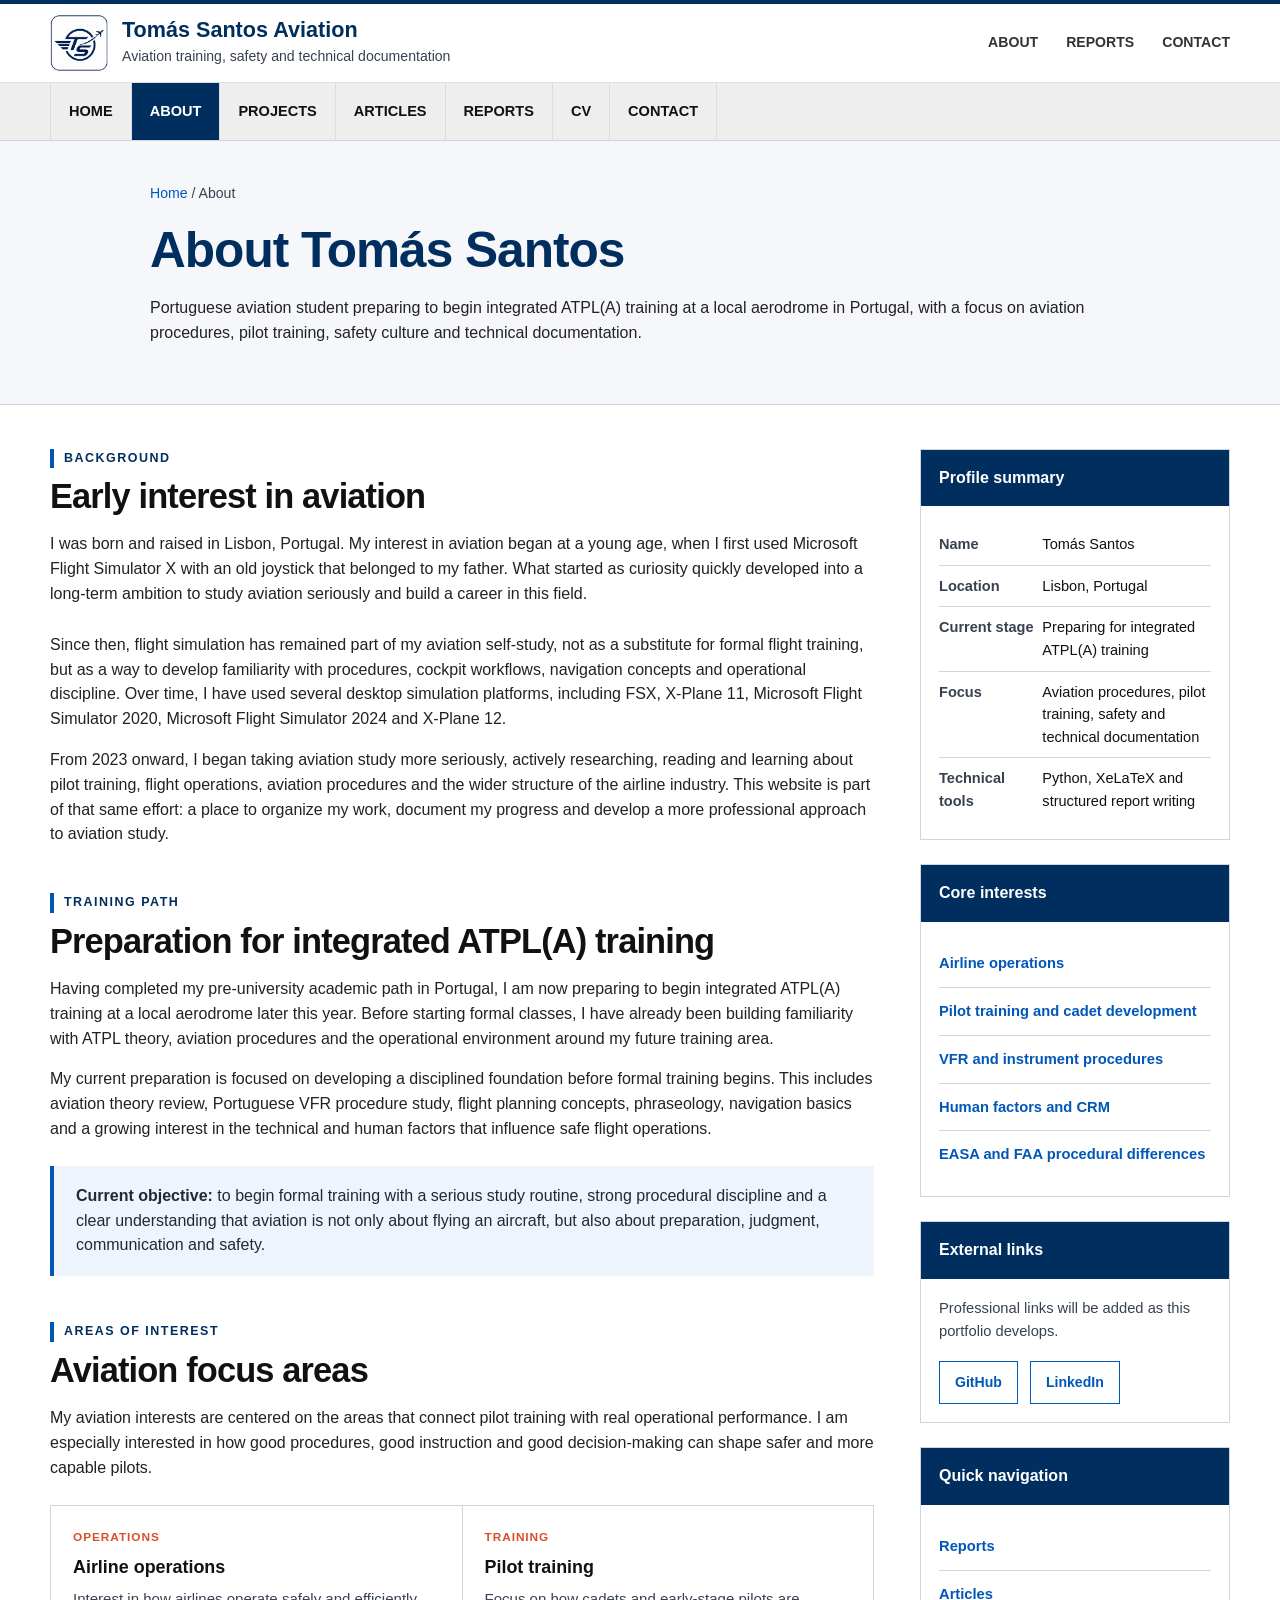
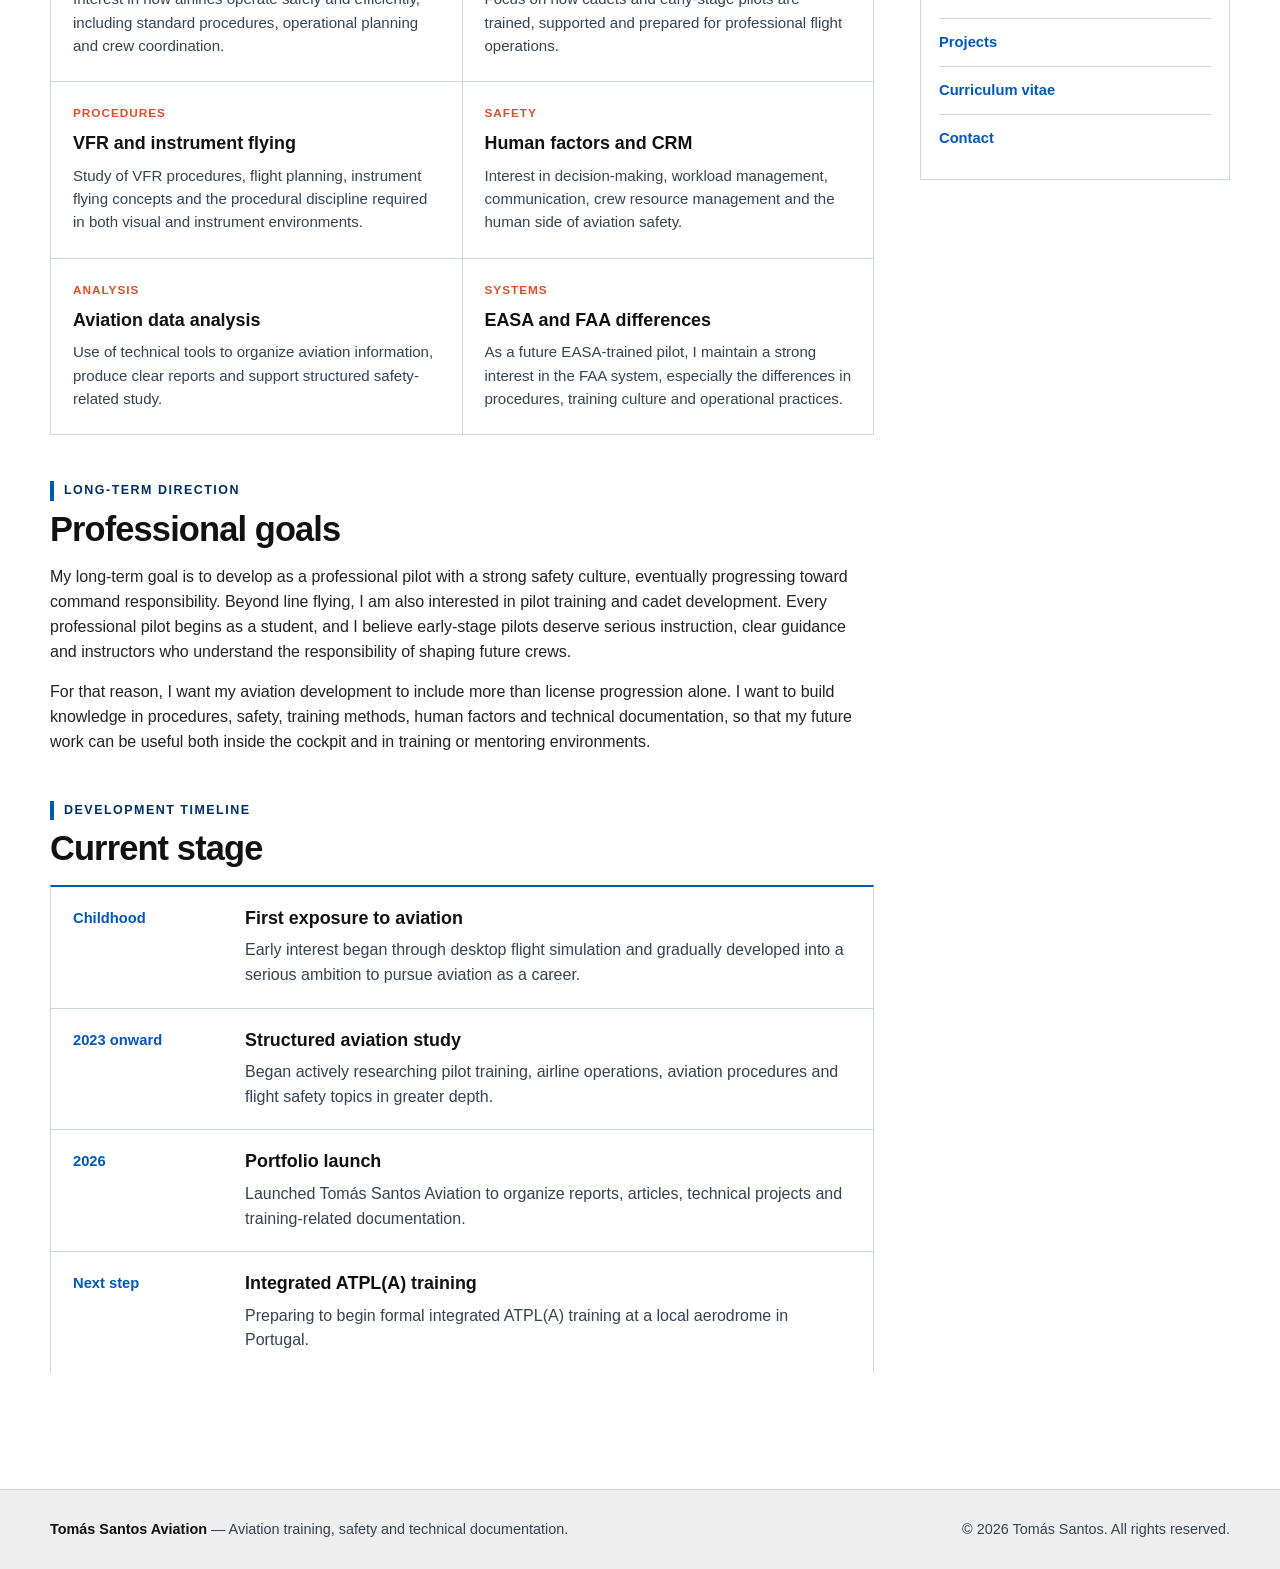
==== about.html @ a544493c "Update about.html" ====
<!DOCTYPE html>
<html lang="en">
<head>
  <meta charset="UTF-8" />
  <meta name="viewport" content="width=device-width, initial-scale=1.0" />

  <title>About | Tomás Santos Aviation</title>

  <meta
    name="description"
    content="About Tomás Santos — Portuguese aviation student preparing for integrated ATPL(A) training, focused on aviation procedures, pilot training, safety, flight planning and technical documentation."
  />

 <link rel="stylesheet" href="assets/css/style.css">
 <link rel="icon" type="image/png" href="assets/images/logo.png">
</head>

<body>
  <div class="top-line"></div>

  <header>
    <div class="container header-main">
      <a href="index.html" class="identity" aria-label="Tomás Santos Aviation homepage">
        <img
          src="assets/images/logo.png"
          alt="Tomás Santos Aviation logo"
          class="site-logo"
        />
        <div class="identity-text">
          <strong>Tomás Santos Aviation</strong>
          <span>Aviation training, safety and technical documentation</span>
        </div>
      </a>

      <div class="header-links" aria-label="Secondary links">
        <a href="about.html">About</a>
        <a href="reports.html">Reports</a>
        <a href="contact.html">Contact</a>
      </div>
    </div>

    <div class="nav-bar">
      <nav class="container nav" aria-label="Main navigation">
        <a href="index.html">Home</a>
        <a href="about.html" class="active">About</a>
        <a href="projects.html">Projects</a>
        <a href="articles.html">Articles</a>
        <a href="reports.html">Reports</a>
        <a href="cv.html">CV</a>
        <a href="contact.html">Contact</a>
      </nav>
    </div>
  </header>

  <main>
    <section class="page-banner">
      <div class="container page-banner-inner">
        <div class="breadcrumb">
          <a href="index.html">Home</a> / About
        </div>

        <h1>About Tomás Santos</h1>

        <p>
          Portuguese aviation student preparing to begin integrated ATPL(A) training
          at a local aerodrome in Portugal, with a focus on aviation procedures,
          pilot training, safety culture and technical documentation.
        </p>
      </div>
    </section>

    <div class="container main-layout">
      <div>
        <section class="content-section">
          <div class="section-label">Background</div>
          <h2>Early interest in aviation</h2>

          <p class="lead">
            I was born and raised in Lisbon, Portugal. My interest in aviation began
            at a young age, when I first used Microsoft Flight Simulator X with an
            old joystick that belonged to my father. What started as curiosity quickly
            developed into a long-term ambition to study aviation seriously and build
            a career in this field.
          </p>

          <p>
            Since then, flight simulation has remained part of my aviation self-study,
            not as a substitute for formal flight training, but as a way to develop
            familiarity with procedures, cockpit workflows, navigation concepts and
            operational discipline. Over time, I have used several desktop simulation
            platforms, including FSX, X-Plane 11, Microsoft Flight Simulator 2020,
            Microsoft Flight Simulator 2024 and X-Plane 12.
          </p>

          <p>
            From 2023 onward, I began taking aviation study more seriously, actively
            researching, reading and learning about pilot training, flight operations,
            aviation procedures and the wider structure of the airline industry.
            This website is part of that same effort: a place to organize my work,
            document my progress and develop a more professional approach to aviation study.
          </p>
        </section>

        <section class="content-section">
          <div class="section-label">Training path</div>
          <h2>Preparation for integrated ATPL(A) training</h2>

          <p>
            Having completed my pre-university academic path in Portugal, I am now
            preparing to begin integrated ATPL(A) training at a local aerodrome later
            this year. Before starting formal classes, I have already been building
            familiarity with ATPL theory, aviation procedures and the operational
            environment around my future training area.
          </p>

          <p>
            My current preparation is focused on developing a disciplined foundation
            before formal training begins. This includes aviation theory review,
            Portuguese VFR procedure study, flight planning concepts, phraseology,
            navigation basics and a growing interest in the technical and human factors
            that influence safe flight operations.
          </p>

          <div class="highlight-box">
            <strong>Current objective:</strong>
            to begin formal training with a serious study routine, strong procedural
            discipline and a clear understanding that aviation is not only about flying
            an aircraft, but also about preparation, judgment, communication and safety.
          </div>
        </section>

        <section class="content-section">
          <div class="section-label">Areas of interest</div>
          <h2>Aviation focus areas</h2>

          <p>
            My aviation interests are centered on the areas that connect pilot training
            with real operational performance. I am especially interested in how good
            procedures, good instruction and good decision-making can shape safer and
            more capable pilots.
          </p>

          <div class="focus-grid two-column">
            <article class="focus-item">
              <small>Operations</small>
              <h3>Airline operations</h3>
              <p>
                Interest in how airlines operate safely and efficiently, including
                standard procedures, operational planning and crew coordination.
              </p>
            </article>

            <article class="focus-item">
              <small>Training</small>
              <h3>Pilot training</h3>
              <p>
                Focus on how cadets and early-stage pilots are trained, supported
                and prepared for professional flight operations.
              </p>
            </article>

            <article class="focus-item">
              <small>Procedures</small>
              <h3>VFR and instrument flying</h3>
              <p>
                Study of VFR procedures, flight planning, instrument flying concepts
                and the procedural discipline required in both visual and instrument environments.
              </p>
            </article>

            <article class="focus-item">
              <small>Safety</small>
              <h3>Human factors and CRM</h3>
              <p>
                Interest in decision-making, workload management, communication,
                crew resource management and the human side of aviation safety.
              </p>
            </article>

            <article class="focus-item">
              <small>Analysis</small>
              <h3>Aviation data analysis</h3>
              <p>
                Use of technical tools to organize aviation information, produce
                clear reports and support structured safety-related study.
              </p>
            </article>

            <article class="focus-item">
              <small>Systems</small>
              <h3>EASA and FAA differences</h3>
              <p>
                As a future EASA-trained pilot, I maintain a strong interest in the
                FAA system, especially the differences in procedures, training culture
                and operational practices.
              </p>
            </article>
          </div>
        </section>

        <section class="content-section">
          <div class="section-label">Long-term direction</div>
          <h2>Professional goals</h2>

          <p>
            My long-term goal is to develop as a professional pilot with a strong
            safety culture, eventually progressing toward command responsibility.
            Beyond line flying, I am also interested in pilot training and cadet
            development. Every professional pilot begins as a student, and I believe
            early-stage pilots deserve serious instruction, clear guidance and instructors
            who understand the responsibility of shaping future crews.
          </p>

          <p>
            For that reason, I want my aviation development to include more than
            license progression alone. I want to build knowledge in procedures,
            safety, training methods, human factors and technical documentation, so
            that my future work can be useful both inside the cockpit and in training
            or mentoring environments.
          </p>
        </section>

        <section class="content-section">
          <div class="section-label">Development timeline</div>
          <h2>Current stage</h2>

          <div class="timeline">
            <article class="timeline-item">
              <div class="timeline-year">Childhood</div>
              <div>
                <h3>First exposure to aviation</h3>
                <p>
                  Early interest began through desktop flight simulation and gradually
                  developed into a serious ambition to pursue aviation as a career.
                </p>
              </div>
            </article>

            <article class="timeline-item">
              <div class="timeline-year">2023 onward</div>
              <div>
                <h3>Structured aviation study</h3>
                <p>
                  Began actively researching pilot training, airline operations,
                  aviation procedures and flight safety topics in greater depth.
                </p>
              </div>
            </article>

            <article class="timeline-item">
              <div class="timeline-year">2026</div>
              <div>
                <h3>Portfolio launch</h3>
                <p>
                  Launched Tomás Santos Aviation to organize reports, articles,
                  technical projects and training-related documentation.
                </p>
              </div>
            </article>

            <article class="timeline-item">
              <div class="timeline-year">Next step</div>
              <div>
                <h3>Integrated ATPL(A) training</h3>
                <p>
                  Preparing to begin formal integrated ATPL(A) training at a local
                  aerodrome in Portugal.
                </p>
              </div>
            </article>
          </div>
        </section>
      </div>

      <aside>
        <!-- Future profile image placeholder:
        <section class="side-card future-photo">
          <img src="assets/images/profile.jpg" alt="Tomás Santos" style="width:100%; display:block;">
        </section>
        -->

        <section class="side-card">
          <div class="side-card-title">Profile summary</div>
          <div class="side-card-body">
            <table class="profile-table">
              <tr>
                <th>Name</th>
                <td>Tomás Santos</td>
              </tr>
              <tr>
                <th>Location</th>
                <td>Lisbon, Portugal</td>
              </tr>
              <tr>
                <th>Current stage</th>
                <td>Preparing for integrated ATPL(A) training</td>
              </tr>
              <tr>
                <th>Focus</th>
                <td>Aviation procedures, pilot training, safety and technical documentation</td>
              </tr>
              <tr>
                <th>Technical tools</th>
                <td>Python, XeLaTeX and structured report writing</td>
              </tr>
            </table>
          </div>
        </section>

        <section class="side-card">
          <div class="side-card-title">Core interests</div>
          <div class="side-card-body">
            <ul class="quick-list">
              <li><a href="projects.html">Airline operations</a></li>
              <li><a href="projects.html">Pilot training and cadet development</a></li>
              <li><a href="articles.html">VFR and instrument procedures</a></li>
              <li><a href="reports.html">Human factors and CRM</a></li>
              <li><a href="reports.html">EASA and FAA procedural differences</a></li>
            </ul>
          </div>
        </section>

        <section class="side-card">
          <div class="side-card-title">External links</div>
          <div class="side-card-body">
            <p class="placeholder-note">
              Professional links will be added as this portfolio develops.
            </p>

            <div class="button-row">
              <!-- Replace # with your GitHub profile URL when ready -->
              <a href="#" class="button secondary">GitHub</a>

              <!-- Replace # with your LinkedIn profile URL when ready -->
              <a href="https://www.linkedin.com/in/tomas-santos-aviation/" class="button secondary">LinkedIn</a>
            </div>
          </div>
        </section>

        <section class="side-card">
          <div class="side-card-title">Quick navigation</div>
          <div class="side-card-body">
            <ul class="quick-list">
              <li><a href="reports.html">Reports</a></li>
              <li><a href="articles.html">Articles</a></li>
              <li><a href="projects.html">Projects</a></li>
              <li><a href="cv.html">Curriculum vitae</a></li>
              <li><a href="contact.html">Contact</a></li>
            </ul>
          </div>
        </section>
      </aside>
    </div>
  </main>

  <footer>
    <div class="container footer-inner">
      <span><strong>Tomás Santos Aviation</strong> — Aviation training, safety and technical documentation.</span>
      <span>© 2026 Tomás Santos. All rights reserved.</span>
    </div>
  </footer>
</body>
</html>
---- assets/css/style.css ----
:root {
  --blue: #0057b8;
  --blue-dark: #002f5f;
  --blue-soft: #eef4fb;
  --orange: #d94f2b;
  --text: #0b0f14;
  --muted: #374151;
  --light-muted: #5f6b7a;
  --border: #cfd6df;
  --soft-bg: #f5f7fa;
  --bg: #ffffff;
  --max-width: 1180px;
}

* {
  box-sizing: border-box;
  margin: 0;
  padding: 0;
}

body {
  font-family: Arial, Helvetica, sans-serif;
  color: var(--text);
  background: var(--bg);
  font-size: 16px;
  line-height: 1.55;
}

a {
  color: var(--blue);
  text-decoration: none;
}

a:hover {
  text-decoration: underline;
}

.container {
  width: min(100% - 56px, var(--max-width));
  margin: 0 auto;
}

/* Remove old institutional top stripe */
.top-line {
  display: none;
}

/* Header */

header {
  background: #ffffff;
  border-top: 4px solid var(--blue-dark);
  border-bottom: 1px solid var(--border);
}

.header-main {
  min-height: 78px;
  display: flex;
  align-items: center;
  justify-content: space-between;
  gap: 28px;
}

.identity {
  display: flex;
  align-items: center;
  gap: 14px;
}

.mark {
  width: 52px;
  height: 52px;
  background: var(--blue);
  color: white;
  display: flex;
  align-items: center;
  justify-content: center;
  font-weight: 800;
  font-size: 1rem;
  letter-spacing: -0.02em;
}

.identity-text strong {
  display: block;
  color: var(--blue-dark);
  font-size: 1.35rem;
  line-height: 1.08;
  font-weight: 800;
}

.site-logo {
  width: 58px;
  height: 58px;
  object-fit: contain;
  display: block;
}

.identity-text span {
  display: block;
  color: var(--muted);
  font-size: 0.88rem;
  margin-top: 4px;
}

/* Small top links */

.header-links {
  display: flex;
  align-items: center;
  gap: 28px;
  font-size: 0.88rem;
  font-weight: 600;
  text-transform: uppercase;
}

.header-links a {
  color: #333333;
}

.header-links a:hover {
  color: var(--blue);
}

/* Navigation — closer to IATA: light grey strip, not big blue bar */

.nav-bar {
  background: #eeeeee;
  border-top: 1px solid #e1e1e1;
}

.nav {
  display: flex;
  align-items: stretch;
  overflow-x: auto;
}

.nav a {
  color: #111111;
  padding: 17px 18px;
  font-size: 0.91rem;
  font-weight: 700;
  text-transform: uppercase;
  white-space: nowrap;
  border-right: 1px solid #dddddd;
}

.nav a:first-child {
  border-left: 1px solid #dddddd;
}

.nav a:hover {
  color: white;
  background: var(--blue);
  text-decoration: none;
}

.nav a.active {
  background: var(--blue-dark);
  color: white;
  text-decoration: none;
}

/* Page title area — no blue hero */

.page-banner {
  background: var(--soft-bg);
  color: var(--text);
  border-bottom: 1px solid var(--border);
}

.page-banner-inner {
  padding: 42px 0 42px;
  max-width: 980px;
}

.breadcrumb {
  color: var(--muted);
  font-size: 0.88rem;
  margin-bottom: 20px;
}

.breadcrumb a {
  color: var(--blue);
  font-weight: 400;
}

.page-banner h1 {
  font-size: clamp(2rem, 4.4vw, 3.1rem);
  line-height: 1.08;
  letter-spacing: -0.02em;
  font-weight: 800;
  color: var(--blue-dark);
  max-width: 1000px;
  margin-bottom: 18px;
}

.page-banner p {
  font-size: 1rem;
  color: #222222;
  max-width: 1000px;
  line-height: 1.55;
}

/* Main layout */

.main-layout {
  display: grid;
  grid-template-columns: minmax(0, 1fr) 310px;
  gap: 46px;
  padding: 44px 0 70px;
}

.content-section {
  margin-bottom: 46px;
}

.section-label {
  color: var(--blue-dark);
  font-weight: 800;
  font-size: 0.78rem;
  letter-spacing: 0.12em;
  text-transform: uppercase;
  margin-bottom: 9px;
  border-left: 4px solid var(--blue);
  padding-left: 10px;
}

h2 {
  color: #111111;
  font-size: clamp(1.55rem, 3vw, 2.15rem);
  line-height: 1.15;
  letter-spacing: -0.025em;
  font-weight: 800;
  margin-bottom: 16px;
}

h3 {
  color: #111111;
  font-size: 1.12rem;
  line-height: 1.3;
  font-weight: 800;
  margin-bottom: 8px;
}

p {
  margin-bottom: 16px;
}

.content-section p {
  color: #222222;
  max-width: 900px;
}

.lead {
  color: #222222;
  max-width: 900px;
  font-size: 1rem;
  margin-bottom: 26px;
}

/* Simple cards, less “template” */

.focus-grid {
  display: grid;
  grid-template-columns: repeat(3, 1fr);
  border-top: 1px solid var(--border);
  border-left: 1px solid var(--border);
  margin-top: 24px;
}

.focus-item {
  padding: 22px 22px 24px;
  background: #ffffff;
  border-right: 1px solid var(--border);
  border-bottom: 1px solid var(--border);
  min-height: 150px;
}

.focus-item small {
  display: block;
  color: var(--orange);
  font-weight: 800;
  margin-bottom: 10px;
  text-transform: uppercase;
  letter-spacing: 0.08em;
  font-size: 0.74rem;
}

.focus-item p {
  color: var(--muted);
  font-size: 0.94rem;
  margin-bottom: 0;
}

/* Two-column version */

.focus-grid.two-column {
  grid-template-columns: repeat(2, 1fr);
}

/* Boxes */

.statement-box,
.highlight-box {
  border-left: 4px solid var(--blue);
  background: var(--blue-soft);
  padding: 18px 22px;
  margin: 24px 0 0;
  color: #1f2937;
}

.highlight-box {
  margin: 24px 0;
}

.plain-box {
  border: 1px solid var(--border);
  background: #ffffff;
  padding: 24px;
  margin-top: 22px;
}

.plain-box p:last-child {
  margin-bottom: 0;
}

/* Timeline */

.timeline {
  border-top: 2px solid var(--blue);
  background: #ffffff;
  border-left: 1px solid var(--border);
  border-right: 1px solid var(--border);
}

.timeline-item {
  display: grid;
  grid-template-columns: 150px 1fr;
  gap: 22px;
  padding: 20px 22px;
  border-bottom: 1px solid var(--border);
}

.timeline-item:last-child {
  border-bottom: none;
}

.timeline-year {
  color: var(--blue);
  font-weight: 800;
  font-size: 0.92rem;
}

.timeline-item p {
  color: var(--muted);
  margin-bottom: 0;
}

/* Sidebar — less blue, more document-style */

aside {
  align-self: start;
}

.side-card {
  border: 1px solid var(--border);
  margin-bottom: 24px;
  background: white;
}

.side-card-title {
  background: var(--blue-dark);
  color: white;
  border-bottom: none;
  padding: 16px 18px;
  font-weight: 800;
  font-size: 1rem;
}

.side-card-body {
  padding: 18px;
}

.quick-list {
  list-style: none;
}

.quick-list li {
  border-bottom: 1px solid var(--border);
}

.quick-list li:last-child {
  border-bottom: none;
}

.quick-list a {
  display: block;
  padding: 12px 0;
  color: var(--blue);
  font-weight: 600;
  font-size: 0.92rem;
}

.profile-table {
  width: 100%;
  border-collapse: collapse;
  font-size: 0.91rem;
}

.profile-table th {
  text-align: left;
  color: var(--muted);
  font-weight: 700;
  width: 38%;
  padding: 9px 0;
  border-bottom: 1px solid var(--border);
  vertical-align: top;
}

.profile-table td {
  padding: 9px 0;
  border-bottom: 1px solid var(--border);
  color: #111111;
  vertical-align: top;
}

.profile-table tr:last-child th,
.profile-table tr:last-child td {
  border-bottom: none;
}

.status-note,
.placeholder-note {
  font-size: 0.92rem;
  color: var(--muted);
  margin-bottom: 0;
}

/* Buttons */

.button-row {
  display: flex;
  flex-wrap: wrap;
  gap: 12px;
  margin-top: 18px;
}

.button {
  display: inline-block;
  padding: 10px 15px;
  border: 1px solid var(--blue);
  background: var(--blue);
  color: white;
  font-weight: 700;
  font-size: 0.88rem;
}

.button.secondary {
  background: white;
  color: var(--blue);
}

.button:hover {
  background: var(--orange);
  color: white;
  text-decoration: none;
  border-color: var(--orange);
}

/* Future image placeholder */

.future-photo {
  display: none;
}

/* Footer */

footer {
  background: #eeeeee;
  border-top: 1px solid var(--border);
  padding: 28px 0;
  color: var(--muted);
  font-size: 0.9rem;
}

.footer-inner {
  display: flex;
  justify-content: space-between;
  gap: 18px;
  flex-wrap: wrap;
}

.footer-inner strong {
  color: #111111;
}

/* Responsive */

@media (max-width: 900px) {
  .header-main {
    height: auto;
    padding: 22px 0;
    align-items: flex-start;
    flex-direction: column;
  }

  .header-links {
    flex-wrap: wrap;
  }

  .main-layout {
    grid-template-columns: 1fr;
  }

  .focus-grid,
  .focus-grid.two-column {
    grid-template-columns: 1fr;
  }

  .timeline-item {
    grid-template-columns: 1fr;
    gap: 8px;
  }
}

@media (max-width: 560px) {
  .container {
    width: min(100% - 28px, var(--max-width));
  }

  .identity {
    align-items: flex-start;
  }

  .mark {
    width: 46px;
    height: 46px;
    font-size: 0.92rem;
  }

  .identity-text strong {
    font-size: 1.18rem;
  }

  .page-banner-inner {
    padding: 28px 0 30px;
  }

  .nav a {
    padding: 14px 15px;
    font-size: 0.84rem;
  }
}
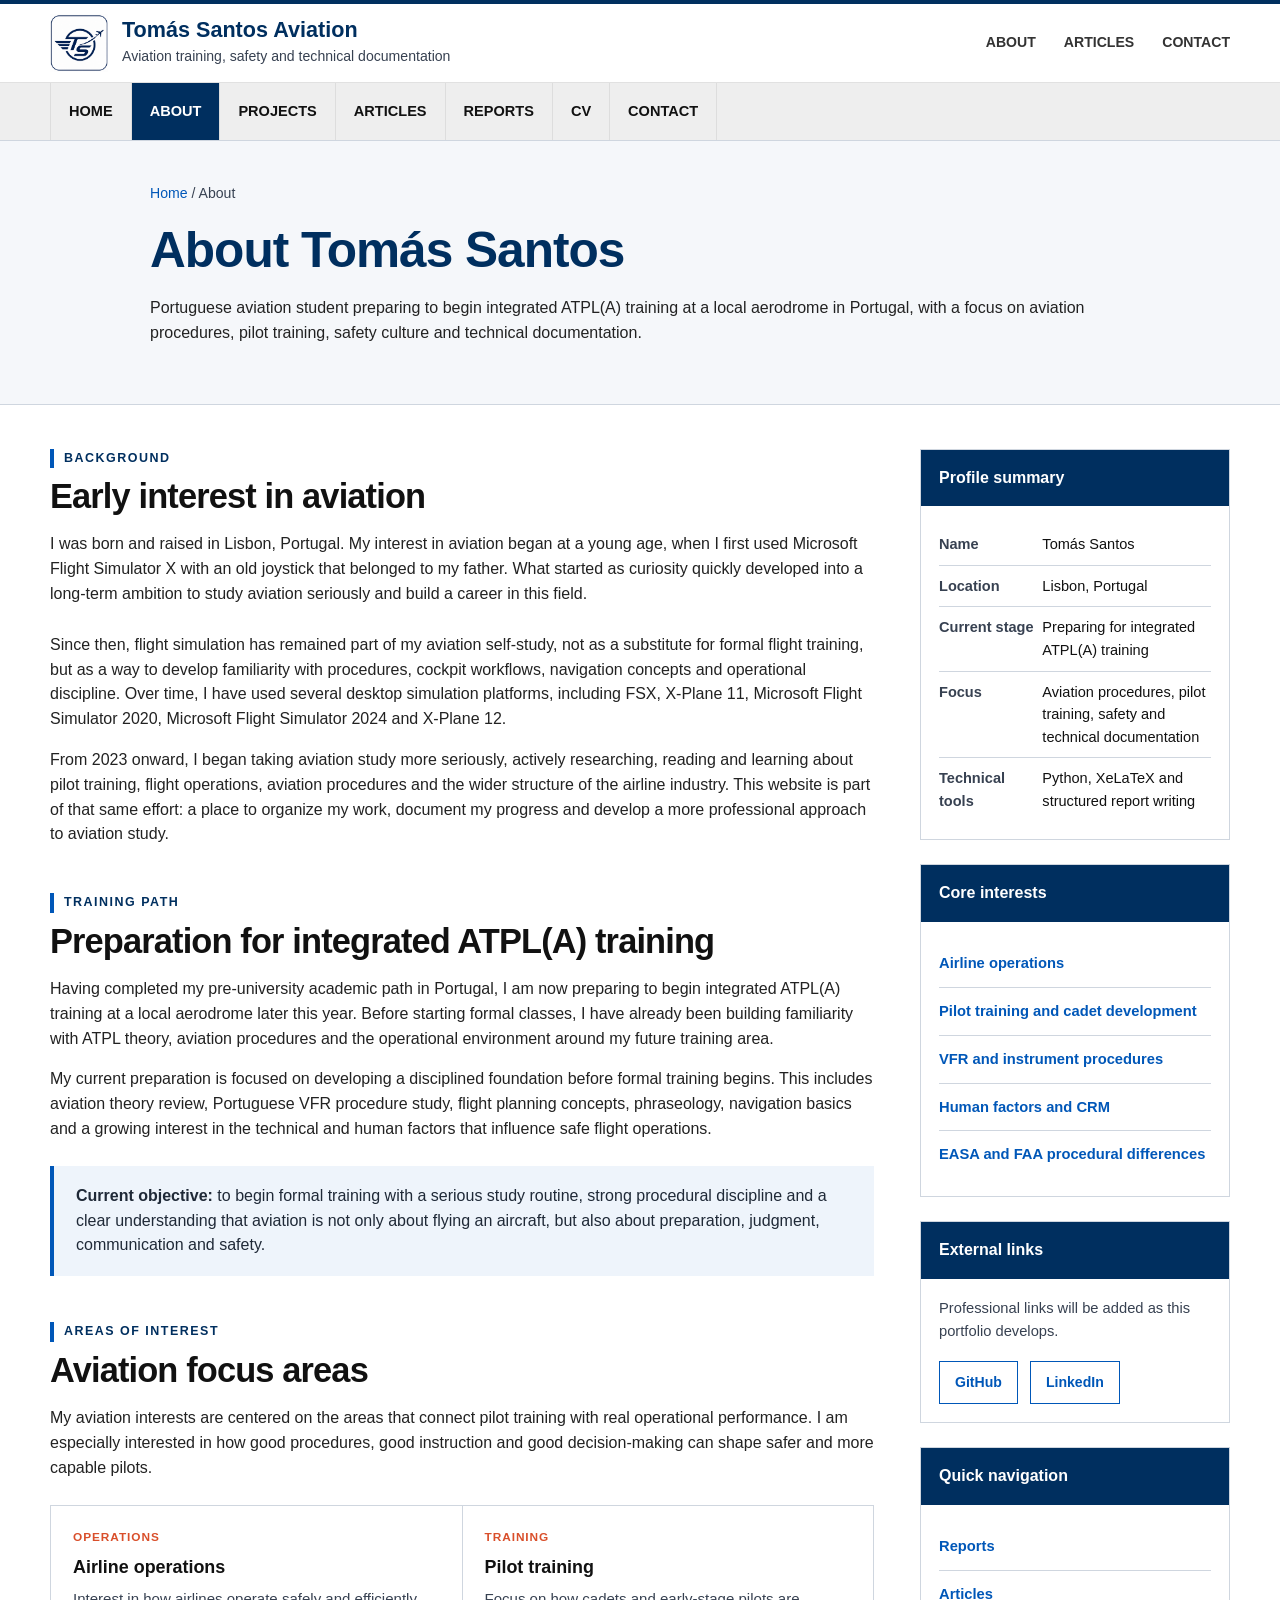
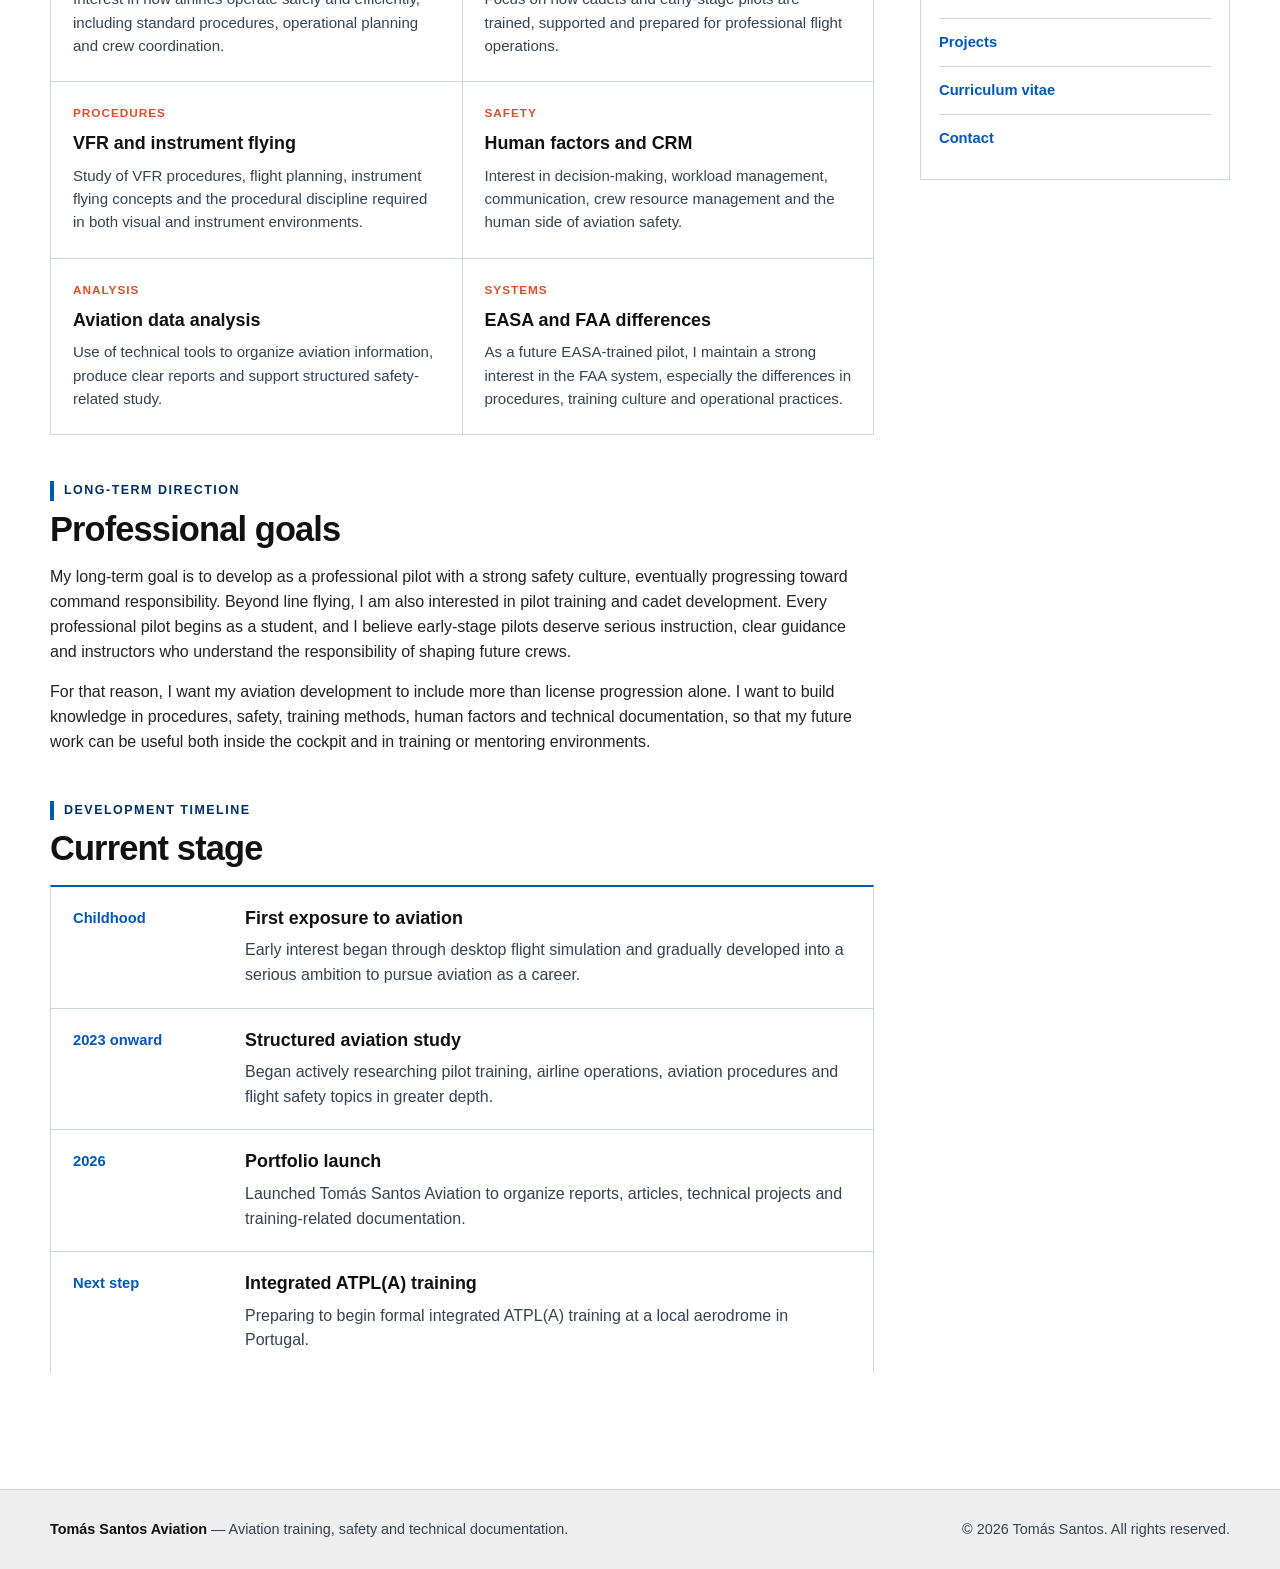
==== commit 114a2d0b: "Update about.html" ====
--- a/about.html
+++ b/about.html
@@ -34,7 +34,7 @@
 
       <div class="header-links" aria-label="Secondary links">
         <a href="about.html">About</a>
-        <a href="reports.html">Reports</a>
+        <a href="articles.html">Articles</a>
         <a href="contact.html">Contact</a>
       </div>
     </div>
@@ -315,7 +315,7 @@
               <li><a href="projects.html">Pilot training and cadet development</a></li>
               <li><a href="articles.html">VFR and instrument procedures</a></li>
               <li><a href="reports.html">Human factors and CRM</a></li>
-              <li><a href="reports.html">EASA and FAA procedural differences</a></li>
+              <li><a href="articles.html">EASA and FAA procedural differences</a></li>
             </ul>
           </div>
         </section>
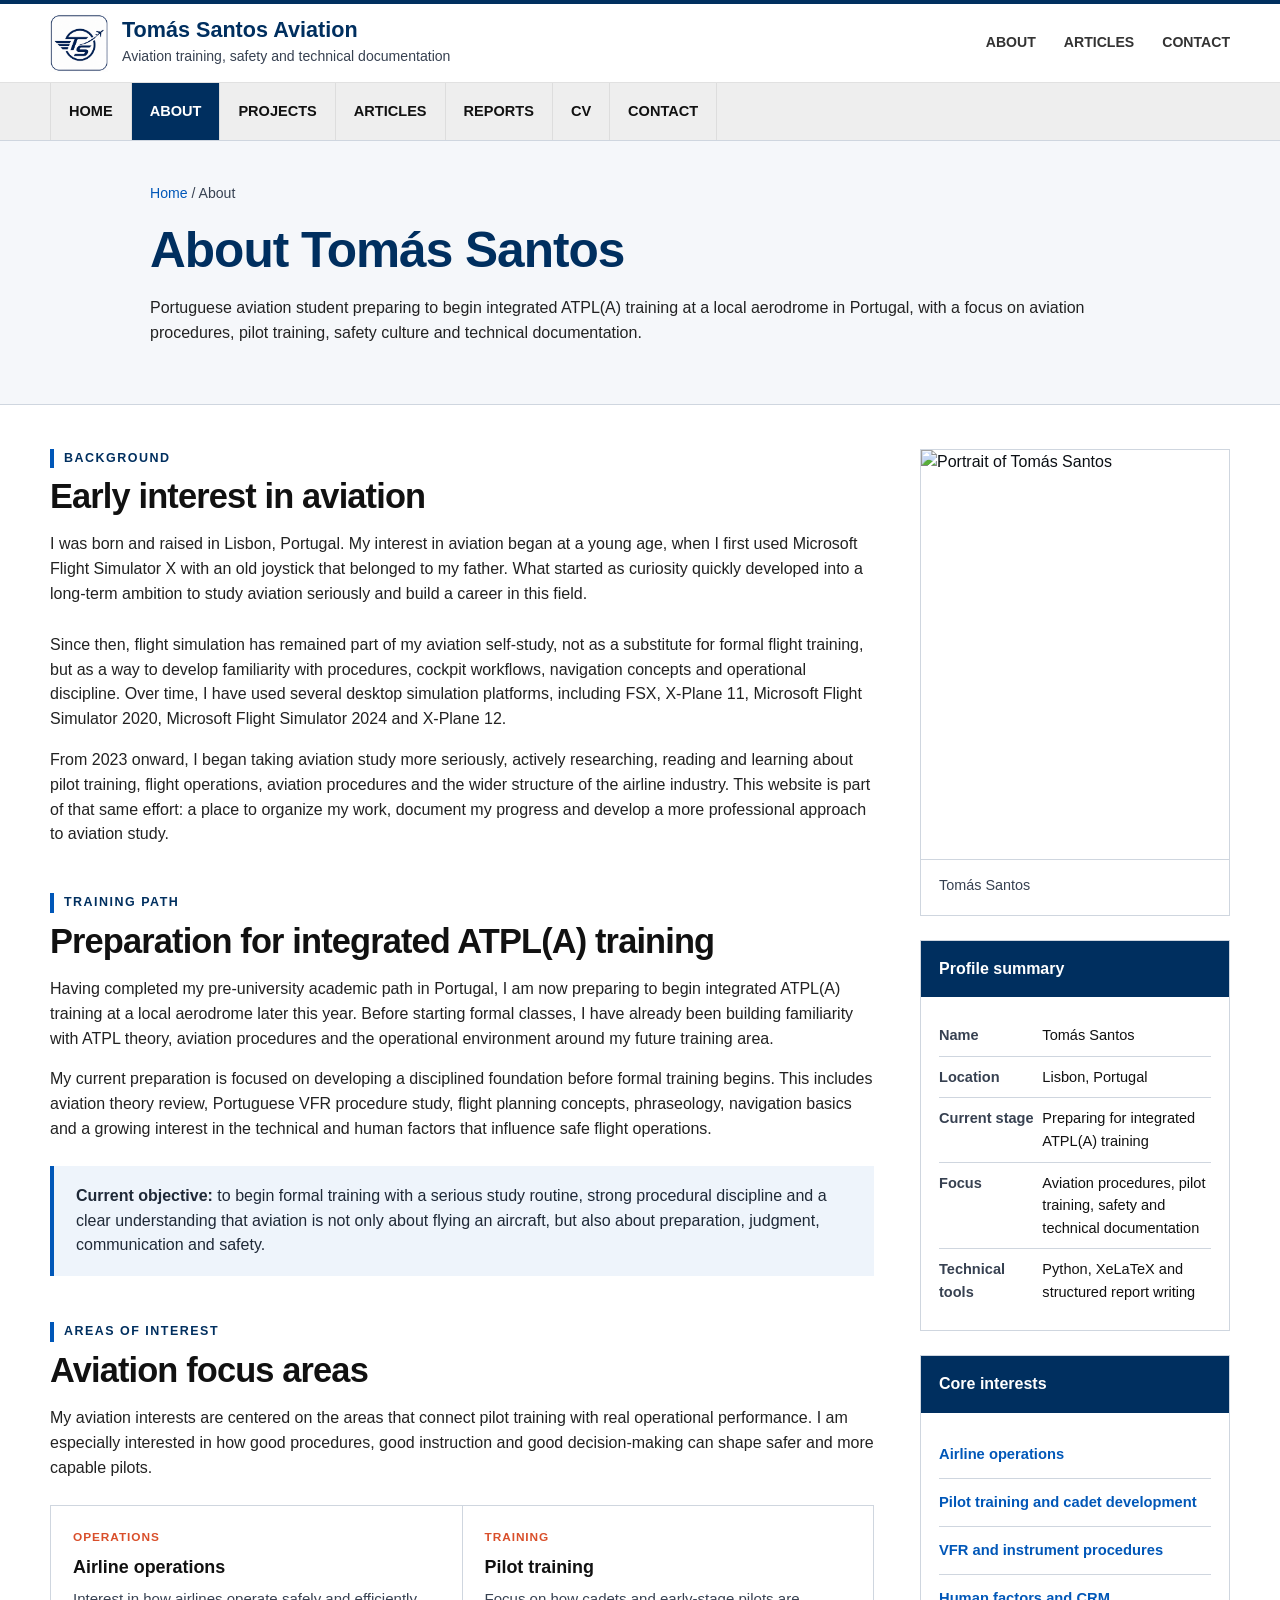
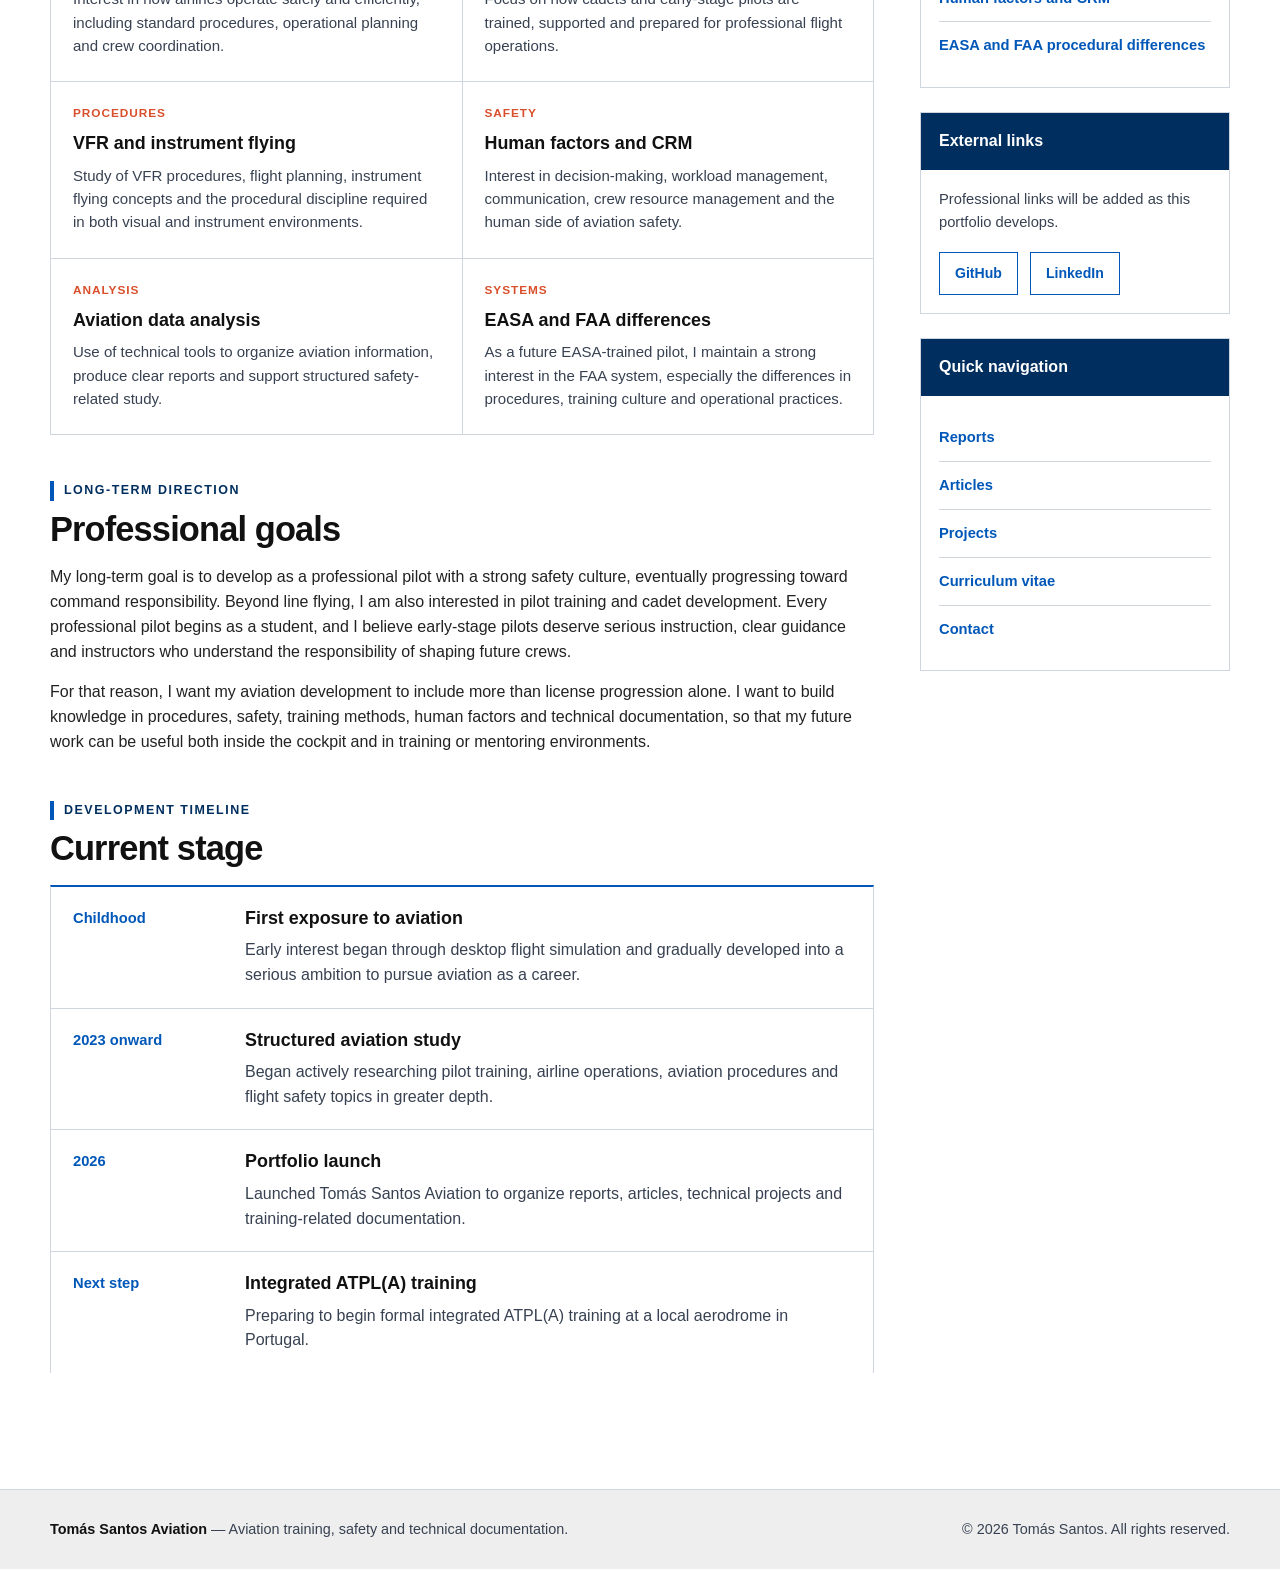
==== commit 3cf4f838: "Update about.html" ====
--- a/about.html
+++ b/about.html
@@ -273,11 +273,17 @@
       </div>
 
       <aside>
-        <!-- Future profile image placeholder:
-        <section class="side-card future-photo">
-          <img src="assets/images/profile.jpg" alt="Tomás Santos" style="width:100%; display:block;">
-        </section>
-        -->
+        <section class="side-card profile-photo-card">
+          <img
+            src="assets/images/profile.jpg"
+            alt="Portrait of Tomás Santos"
+            class="profile-photo"
+          >
+
+          <div class="profile-photo-caption">
+            Tomás Santos
+          </div>
+        </section>
 
         <section class="side-card">
           <div class="side-card-title">Profile summary</div>
--- a/assets/css/style.css
+++ b/assets/css/style.css
@@ -551,3 +551,24 @@
     font-size: 0.84rem;
   }
 }
+
+/* Profile photo */
+
+.profile-photo-card {
+  overflow: hidden;
+}
+
+.profile-photo {
+  width: 100%;
+  aspect-ratio: 3 / 4;
+  object-fit: cover;
+  object-position: center top;
+  display: block;
+  border-bottom: 1px solid var(--border);
+}
+
+.profile-photo-caption {
+  padding: 14px 18px 18px;
+  font-size: 0.9rem;
+  color: var(--muted);
+}
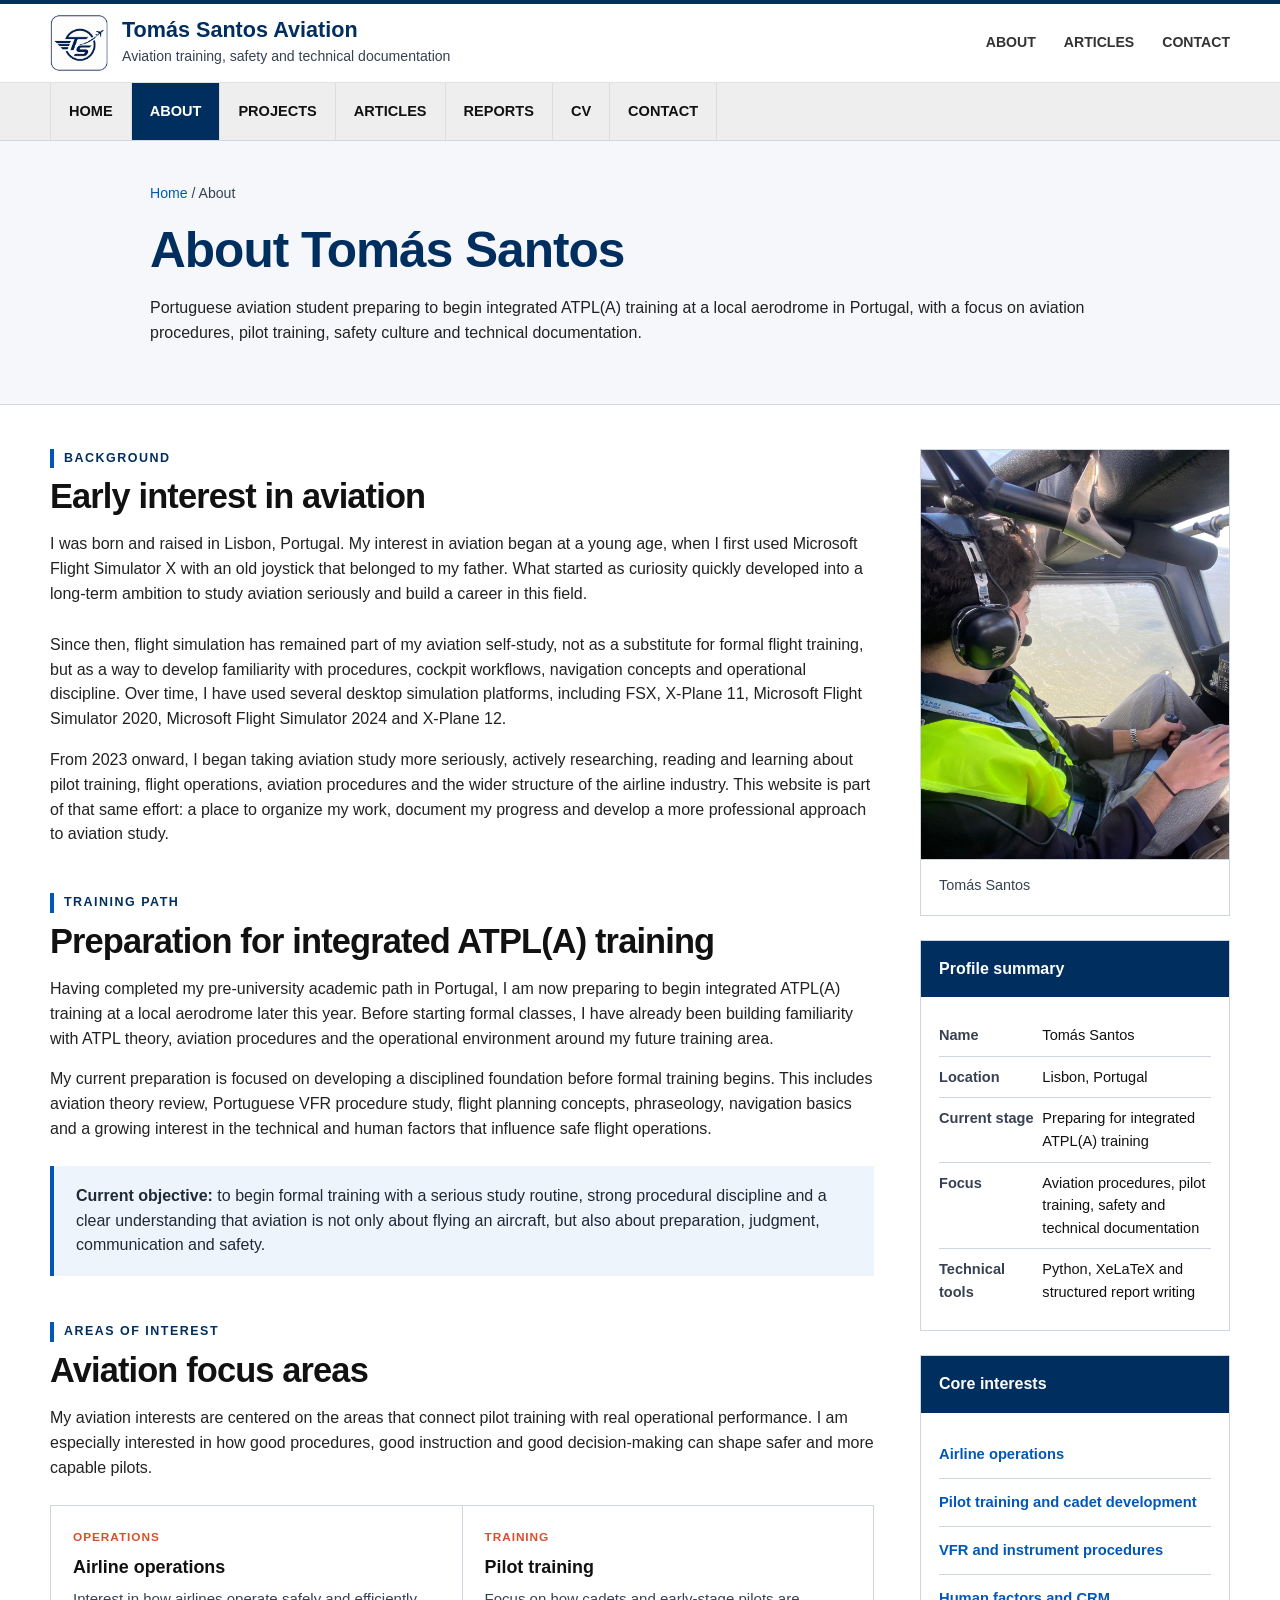
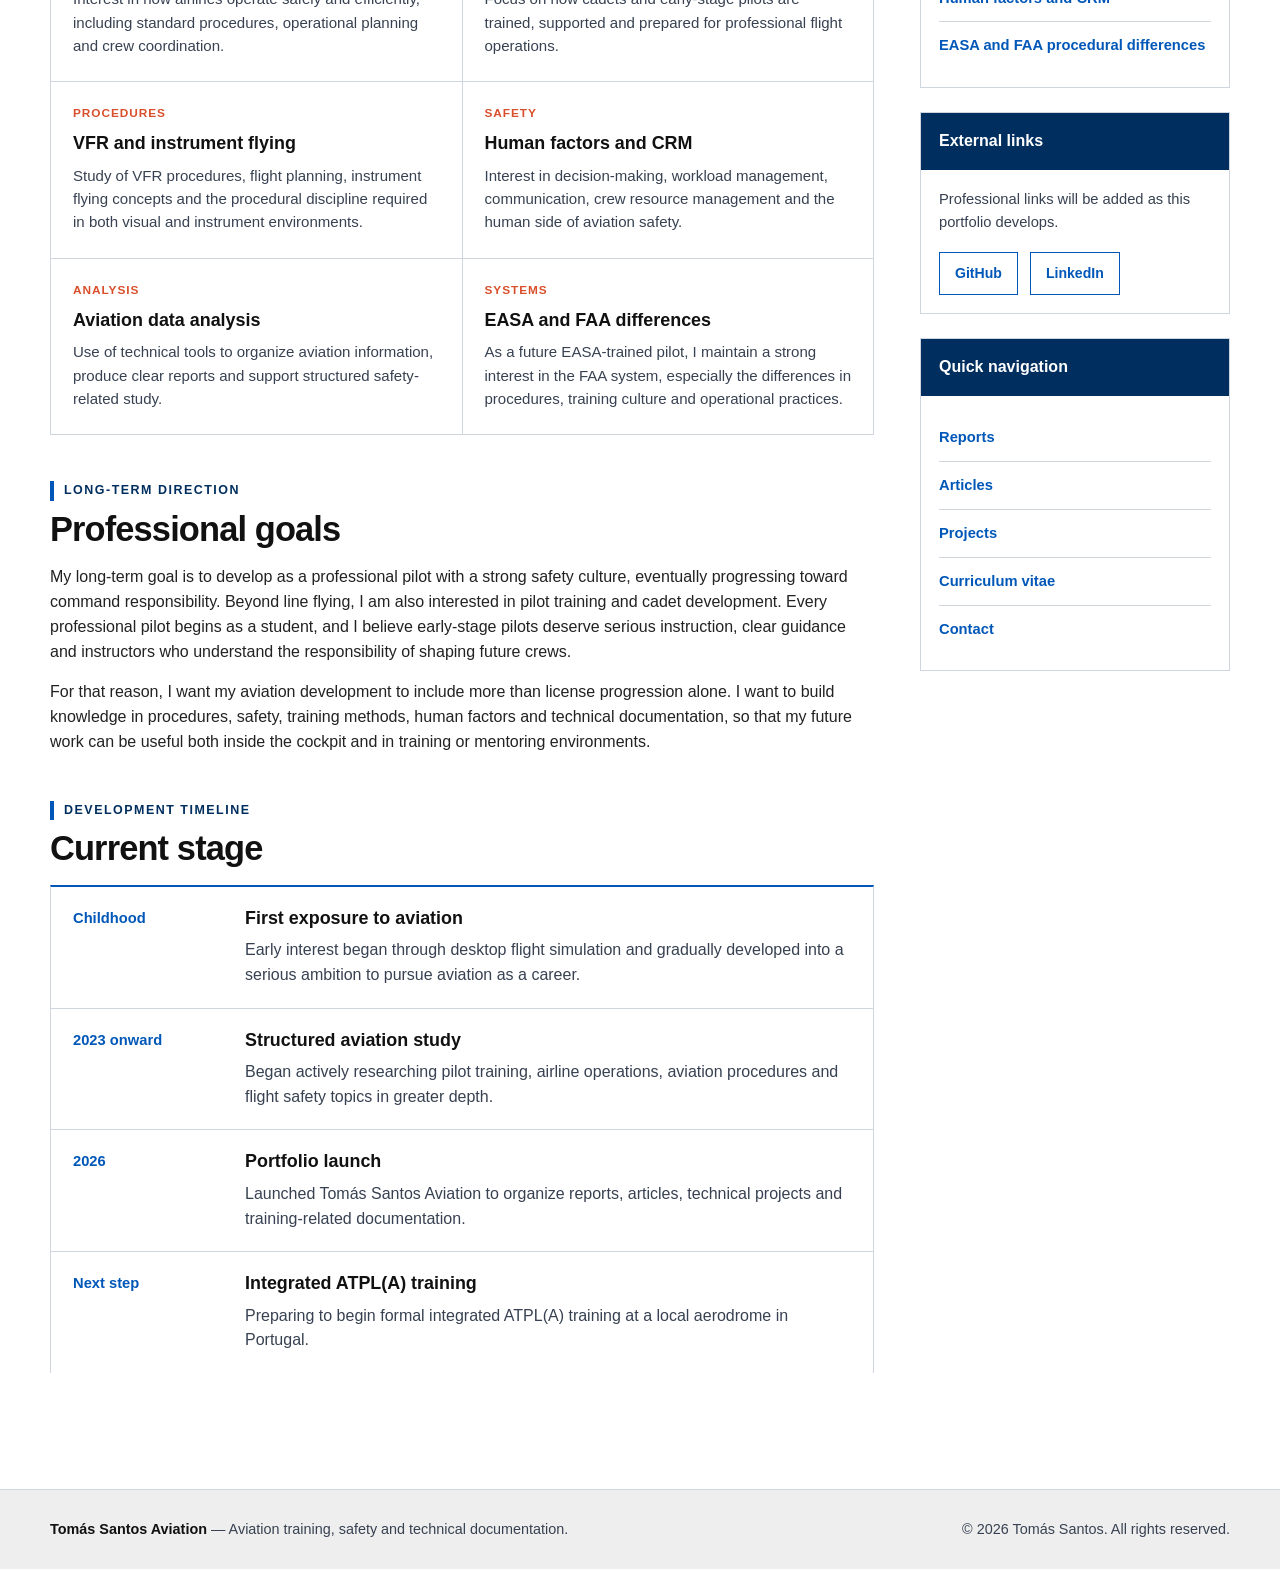
==== commit 5bb48d5e: "Update about.html" ====
--- a/about.html
+++ b/about.html
@@ -275,8 +275,7 @@
       <aside>
         <section class="side-card profile-photo-card">
           <img
-            src="assets/images/profile.jpg"
-            alt="Portrait of Tomás Santos"
+            src="assets/images/profile.jpeg"
             class="profile-photo"
           >
 
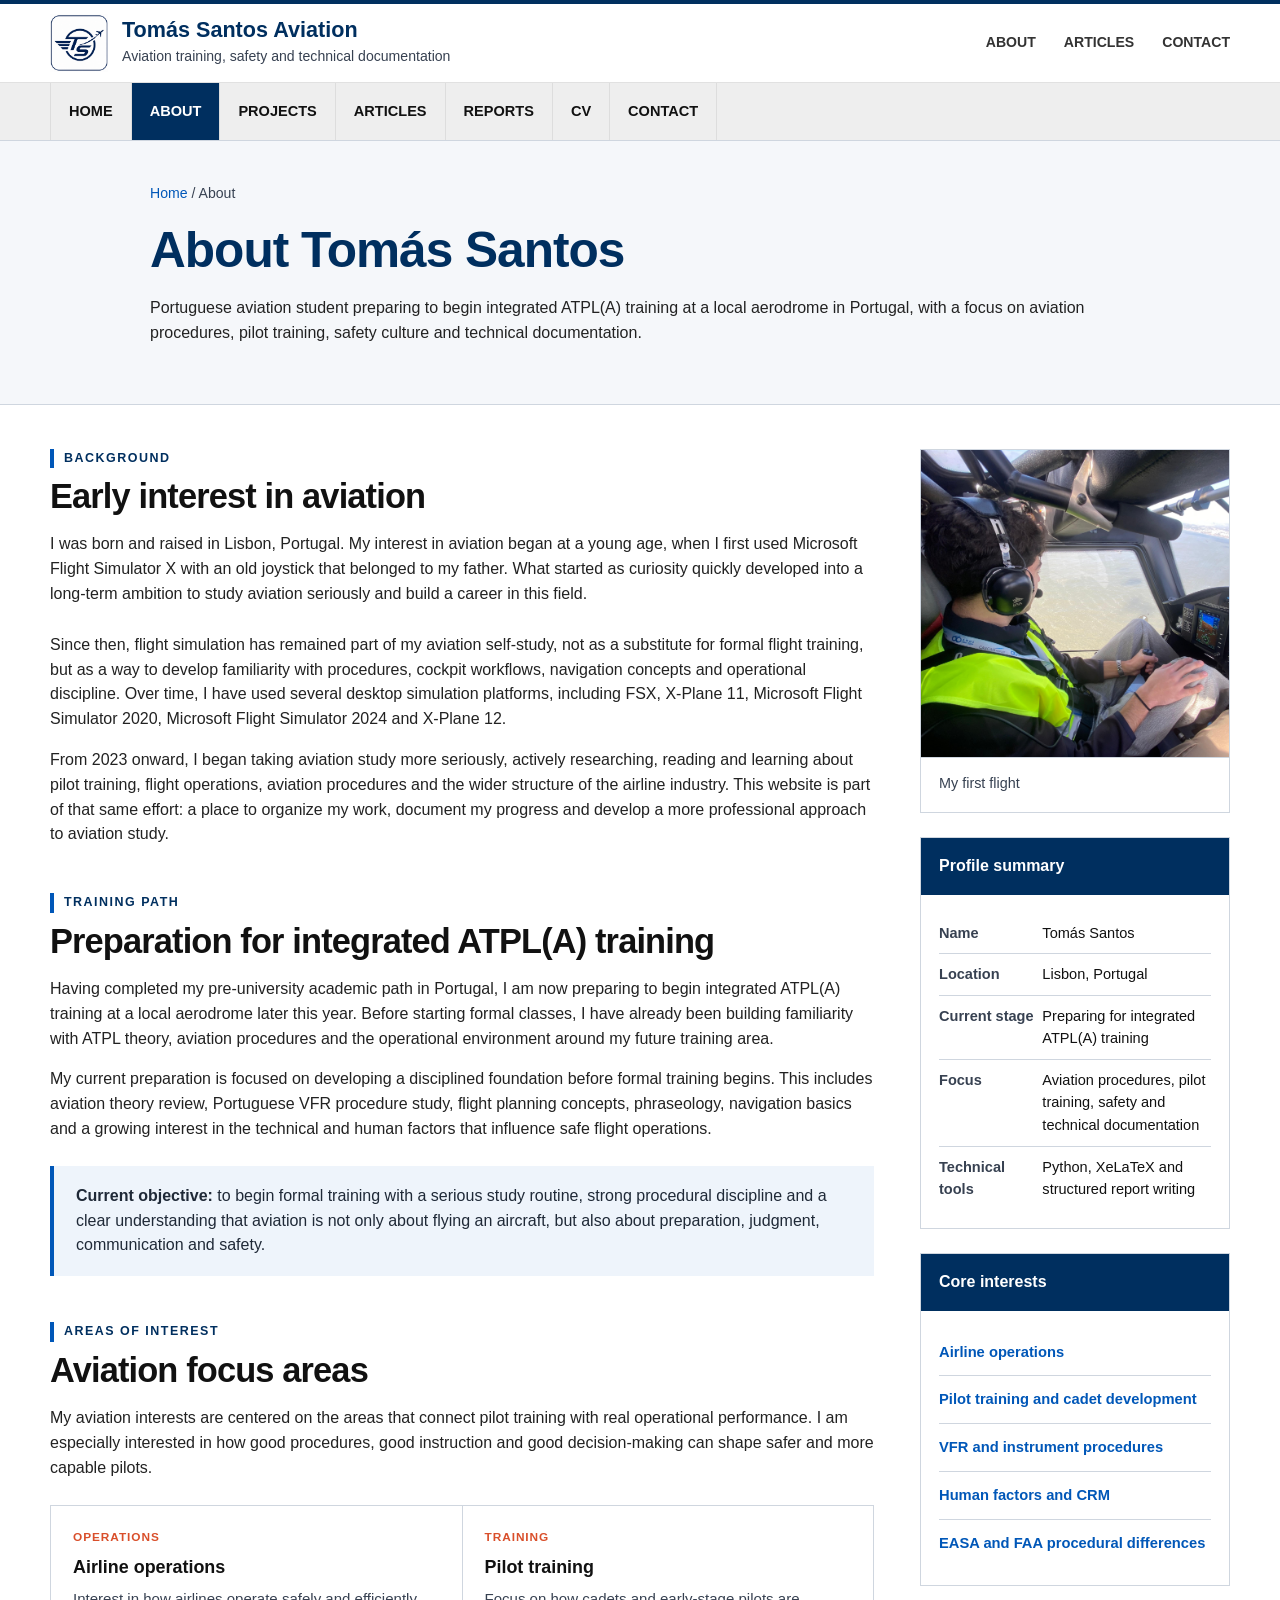
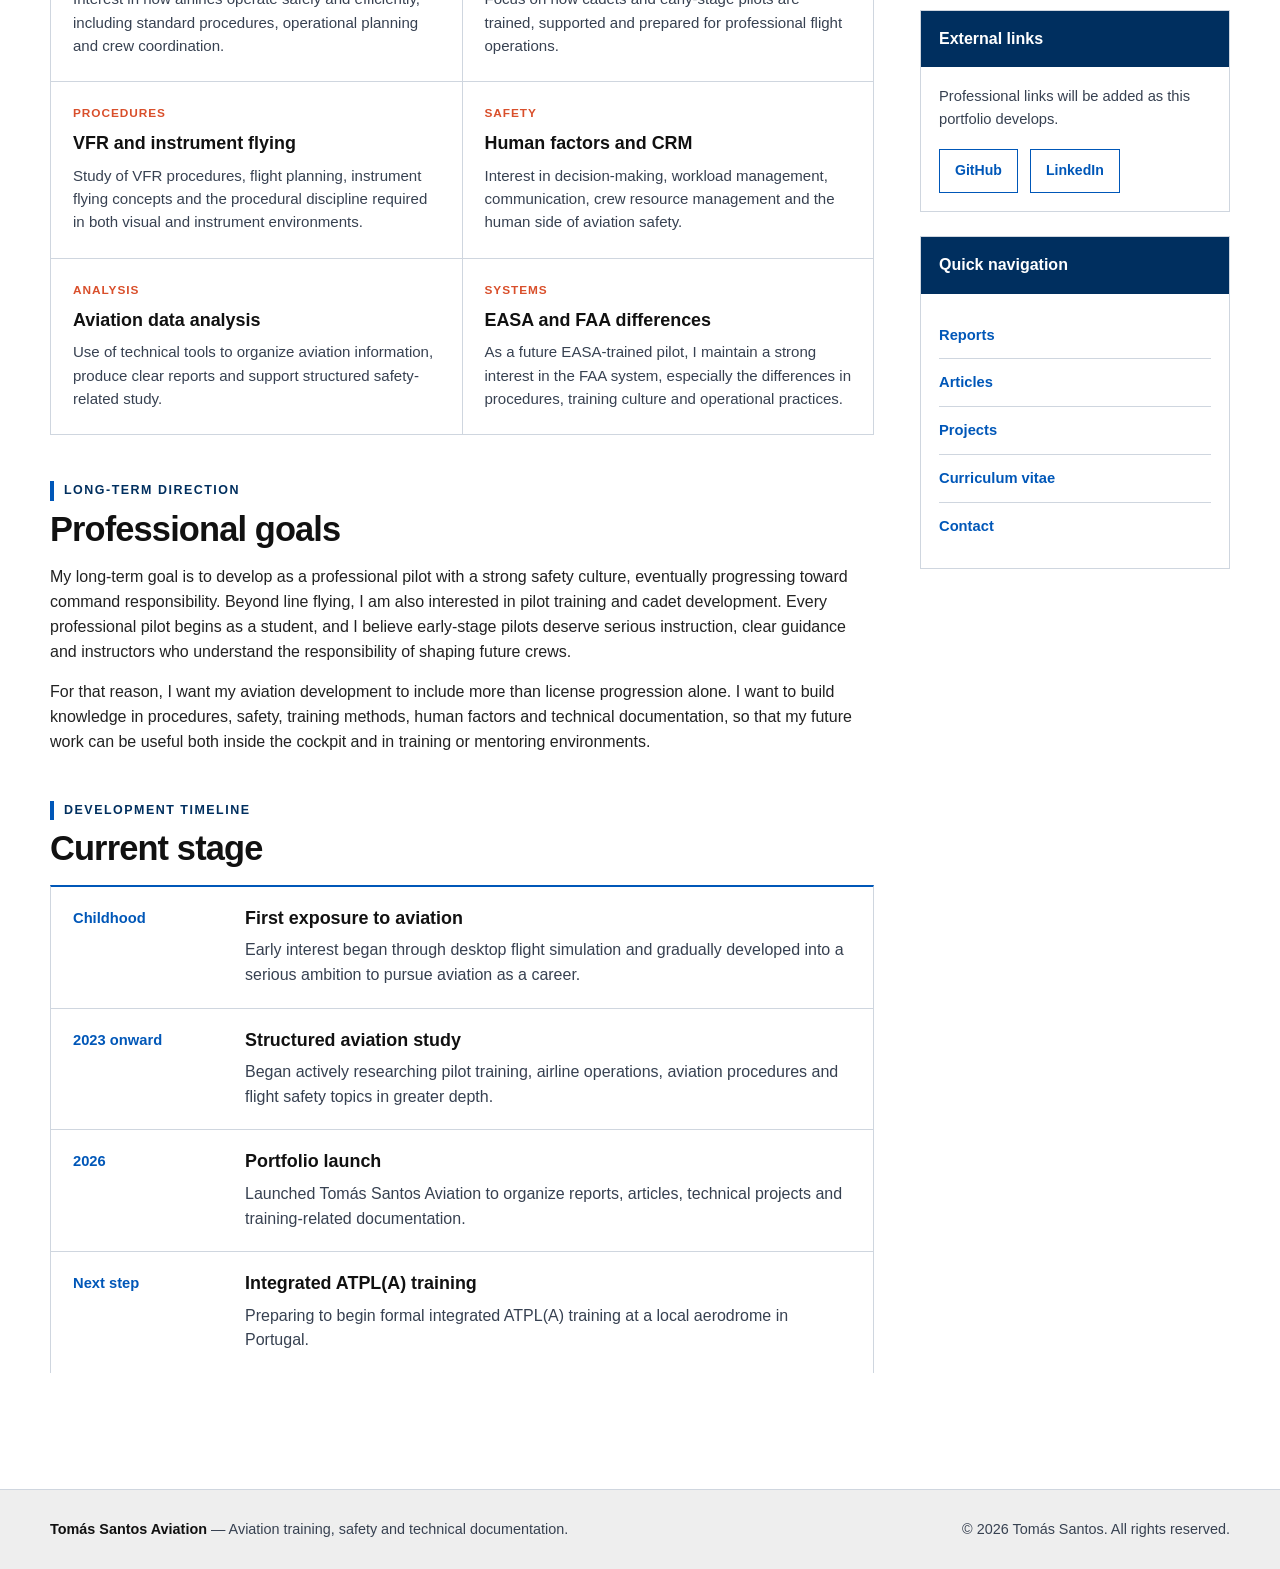
==== commit 0bb5be75: "Update about.html" ====
--- a/about.html
+++ b/about.html
@@ -280,7 +280,7 @@
           >
 
           <div class="profile-photo-caption">
-            Tomás Santos
+            My first flight
           </div>
         </section>
 
--- a/assets/css/style.css
+++ b/assets/css/style.css
@@ -560,7 +560,7 @@
 
 .profile-photo {
   width: 100%;
-  aspect-ratio: 3 / 4;
+  aspect-ratio: 1 / 1;
   object-fit: cover;
   object-position: center top;
   display: block;
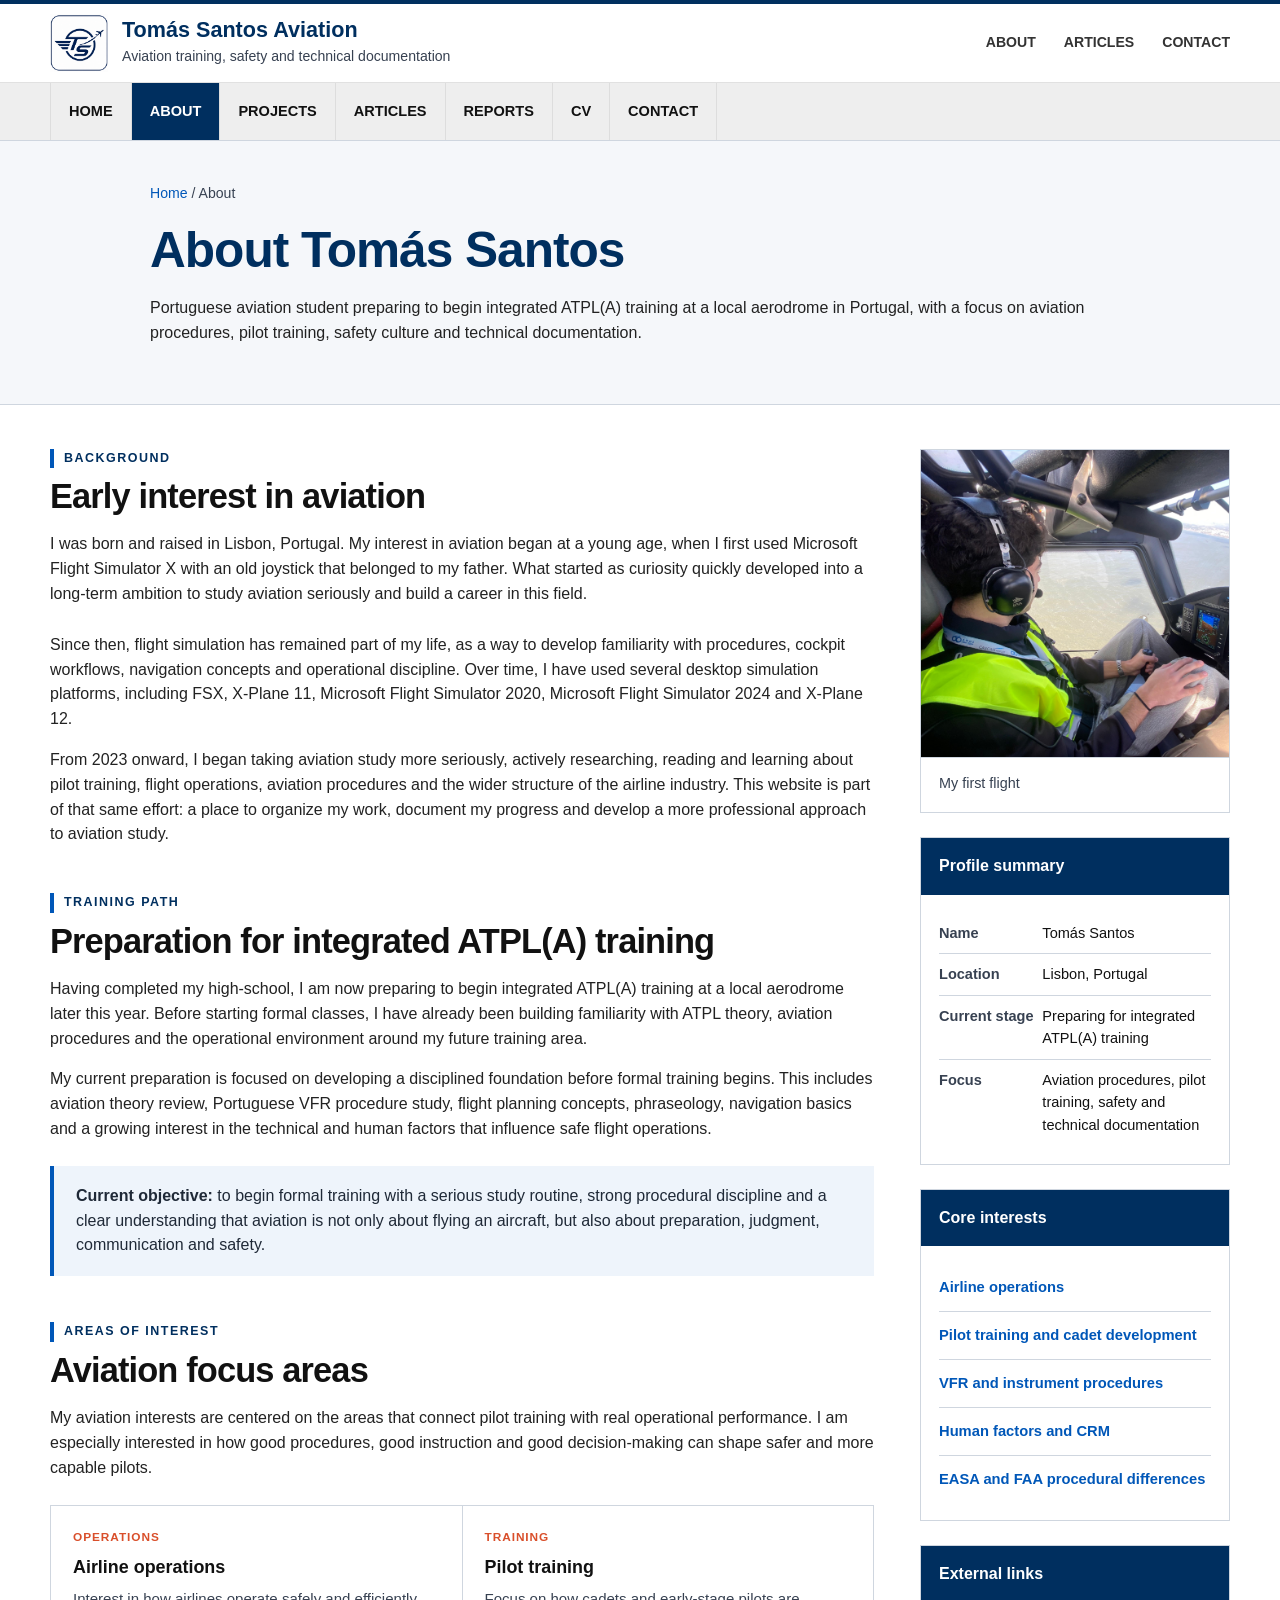
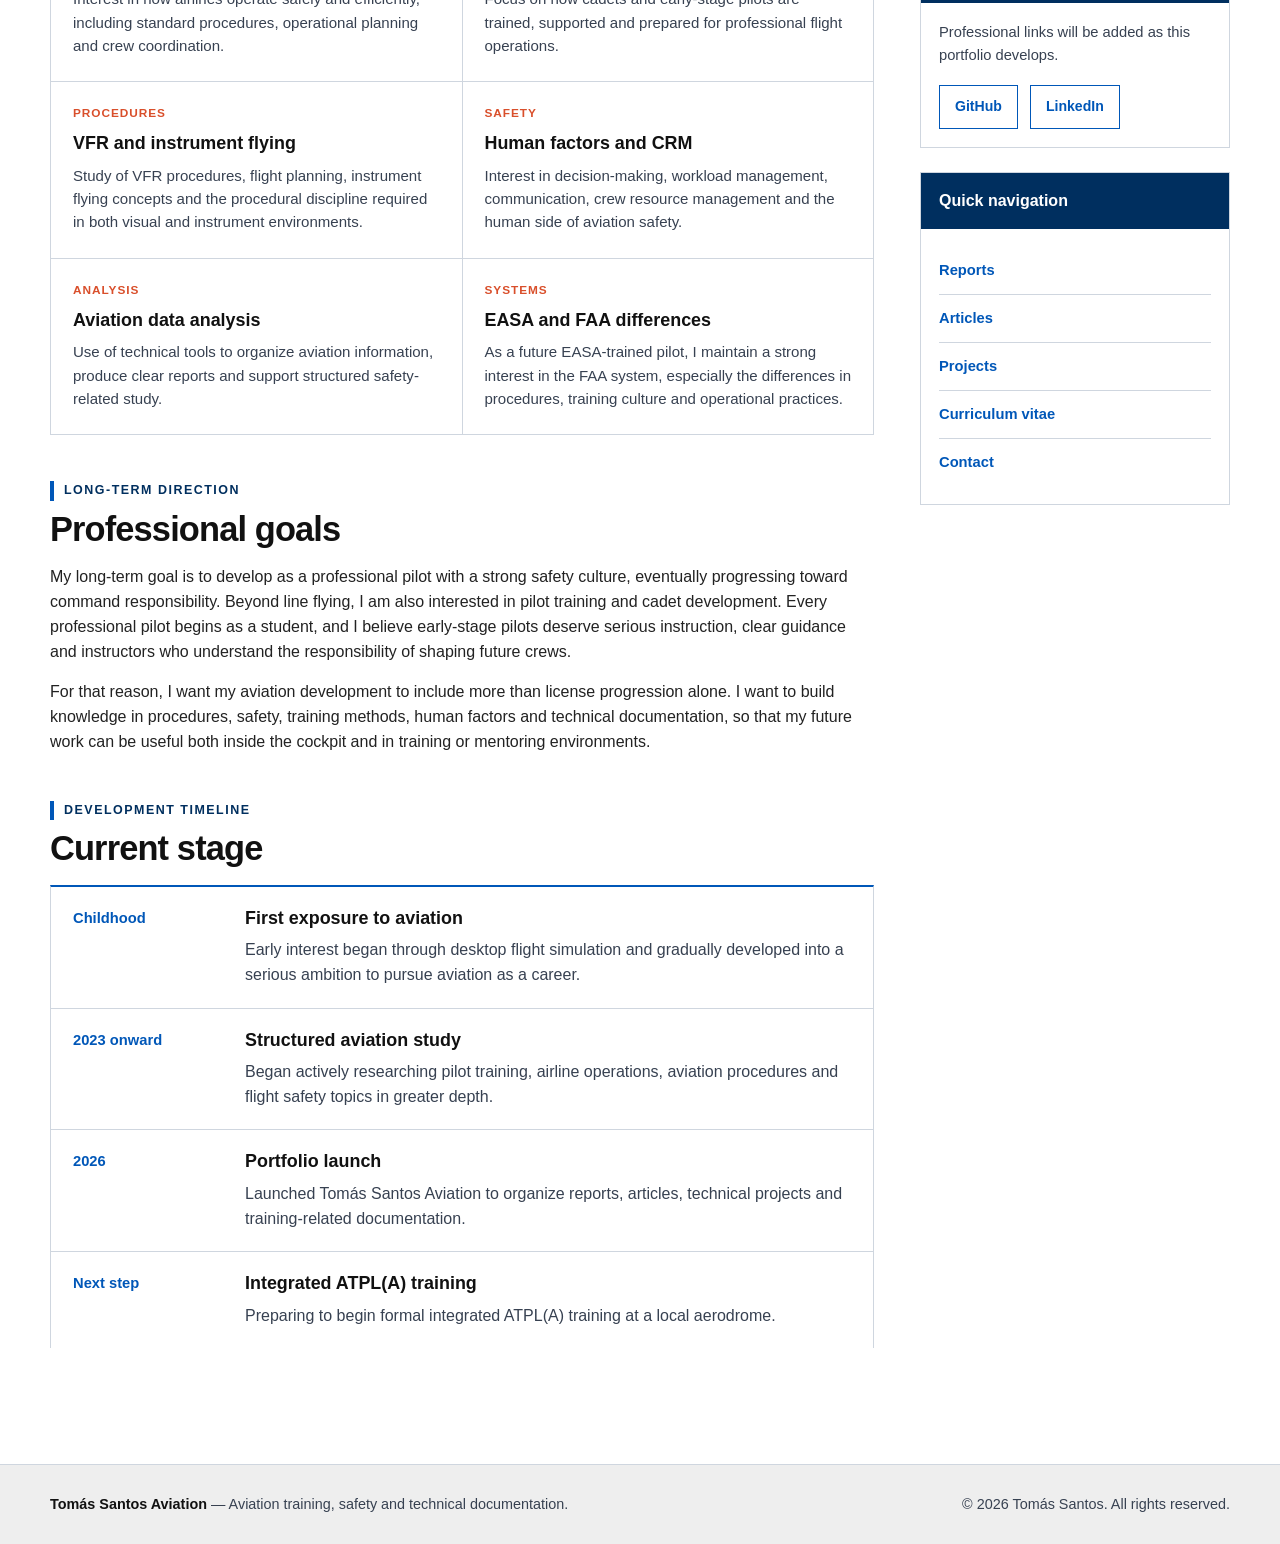
==== commit dcb63a9b: "Update about.html" ====
--- a/about.html
+++ b/about.html
@@ -84,8 +84,7 @@
           </p>
 
           <p>
-            Since then, flight simulation has remained part of my aviation self-study,
-            not as a substitute for formal flight training, but as a way to develop
+            Since then, flight simulation has remained part of my life, as a way to develop
             familiarity with procedures, cockpit workflows, navigation concepts and
             operational discipline. Over time, I have used several desktop simulation
             platforms, including FSX, X-Plane 11, Microsoft Flight Simulator 2020,
@@ -106,7 +105,7 @@
           <h2>Preparation for integrated ATPL(A) training</h2>
 
           <p>
-            Having completed my pre-university academic path in Portugal, I am now
+            Having completed my high-school, I am now
             preparing to begin integrated ATPL(A) training at a local aerodrome later
             this year. Before starting formal classes, I have already been building
             familiarity with ATPL theory, aviation procedures and the operational
@@ -264,7 +263,7 @@
                 <h3>Integrated ATPL(A) training</h3>
                 <p>
                   Preparing to begin formal integrated ATPL(A) training at a local
-                  aerodrome in Portugal.
+                  aerodrome.
                 </p>
               </div>
             </article>
@@ -304,10 +303,6 @@
                 <th>Focus</th>
                 <td>Aviation procedures, pilot training, safety and technical documentation</td>
               </tr>
-              <tr>
-                <th>Technical tools</th>
-                <td>Python, XeLaTeX and structured report writing</td>
-              </tr>
             </table>
           </div>
         </section>
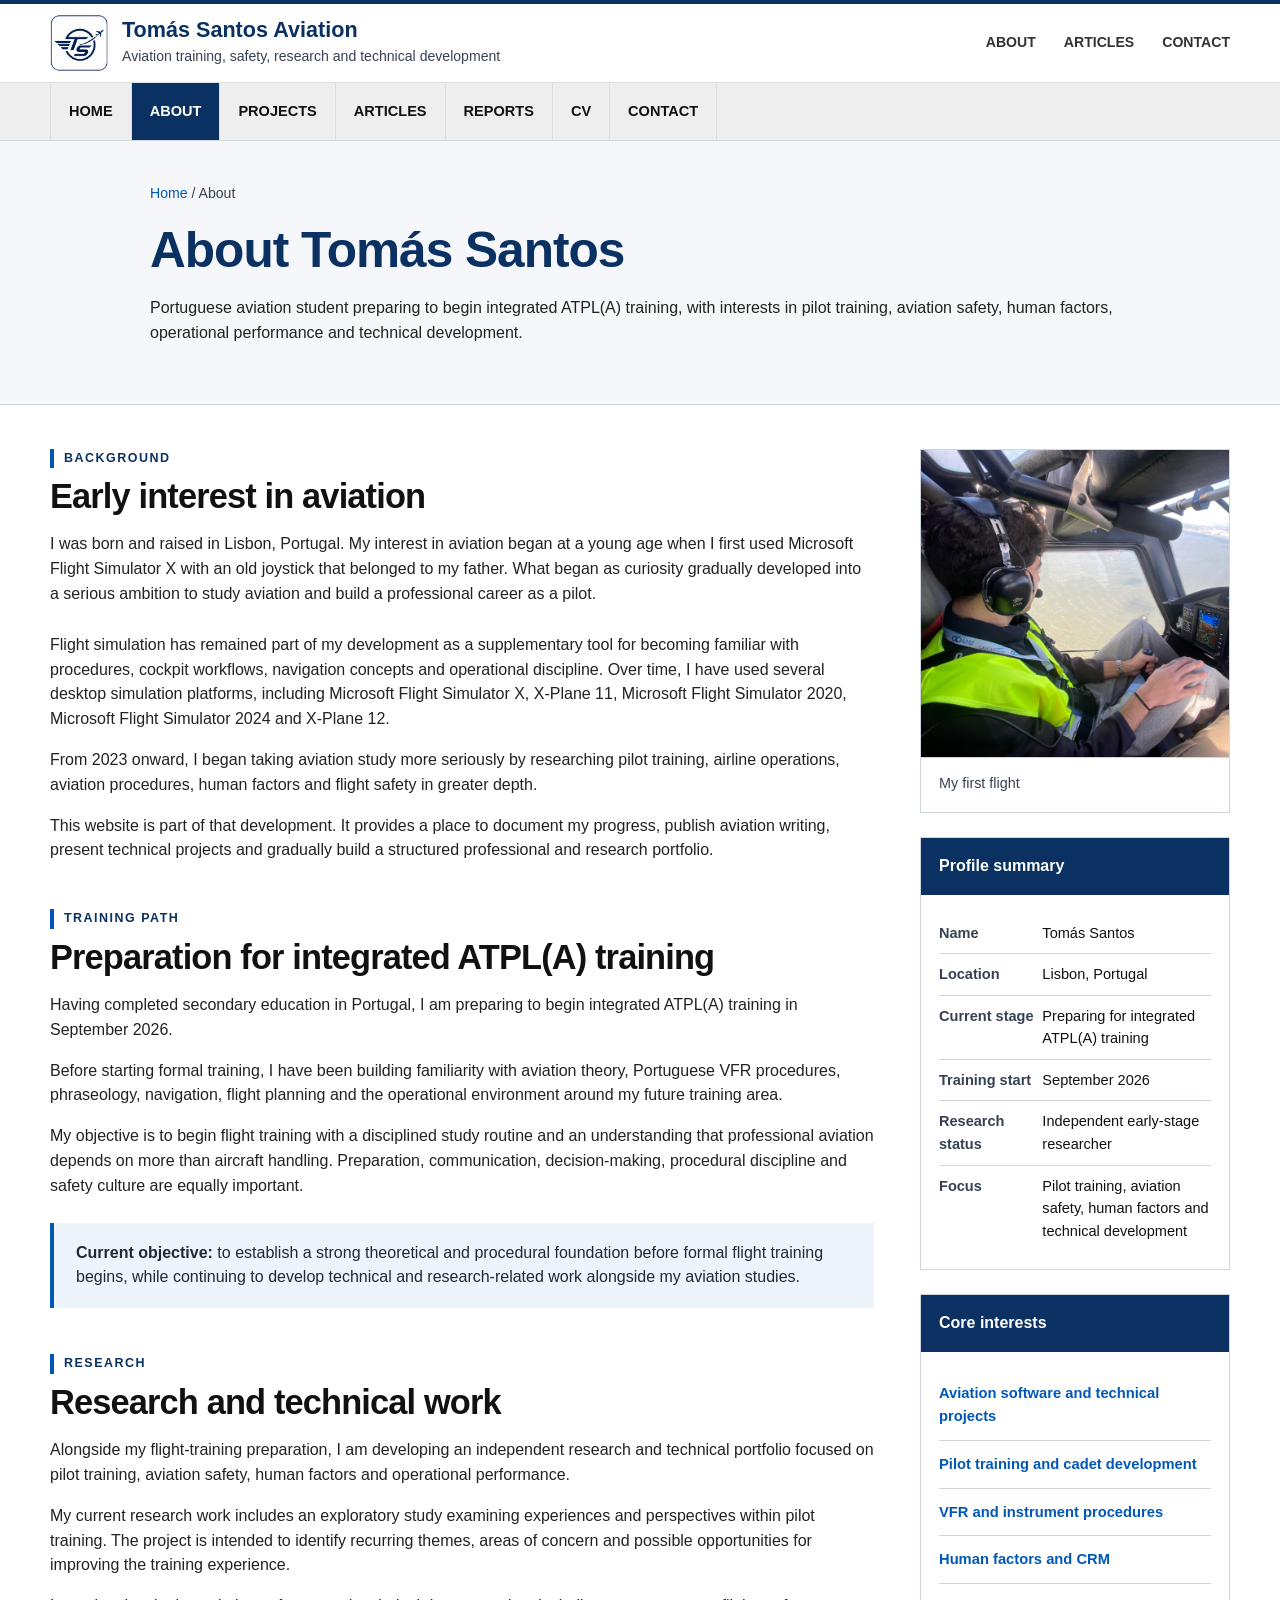
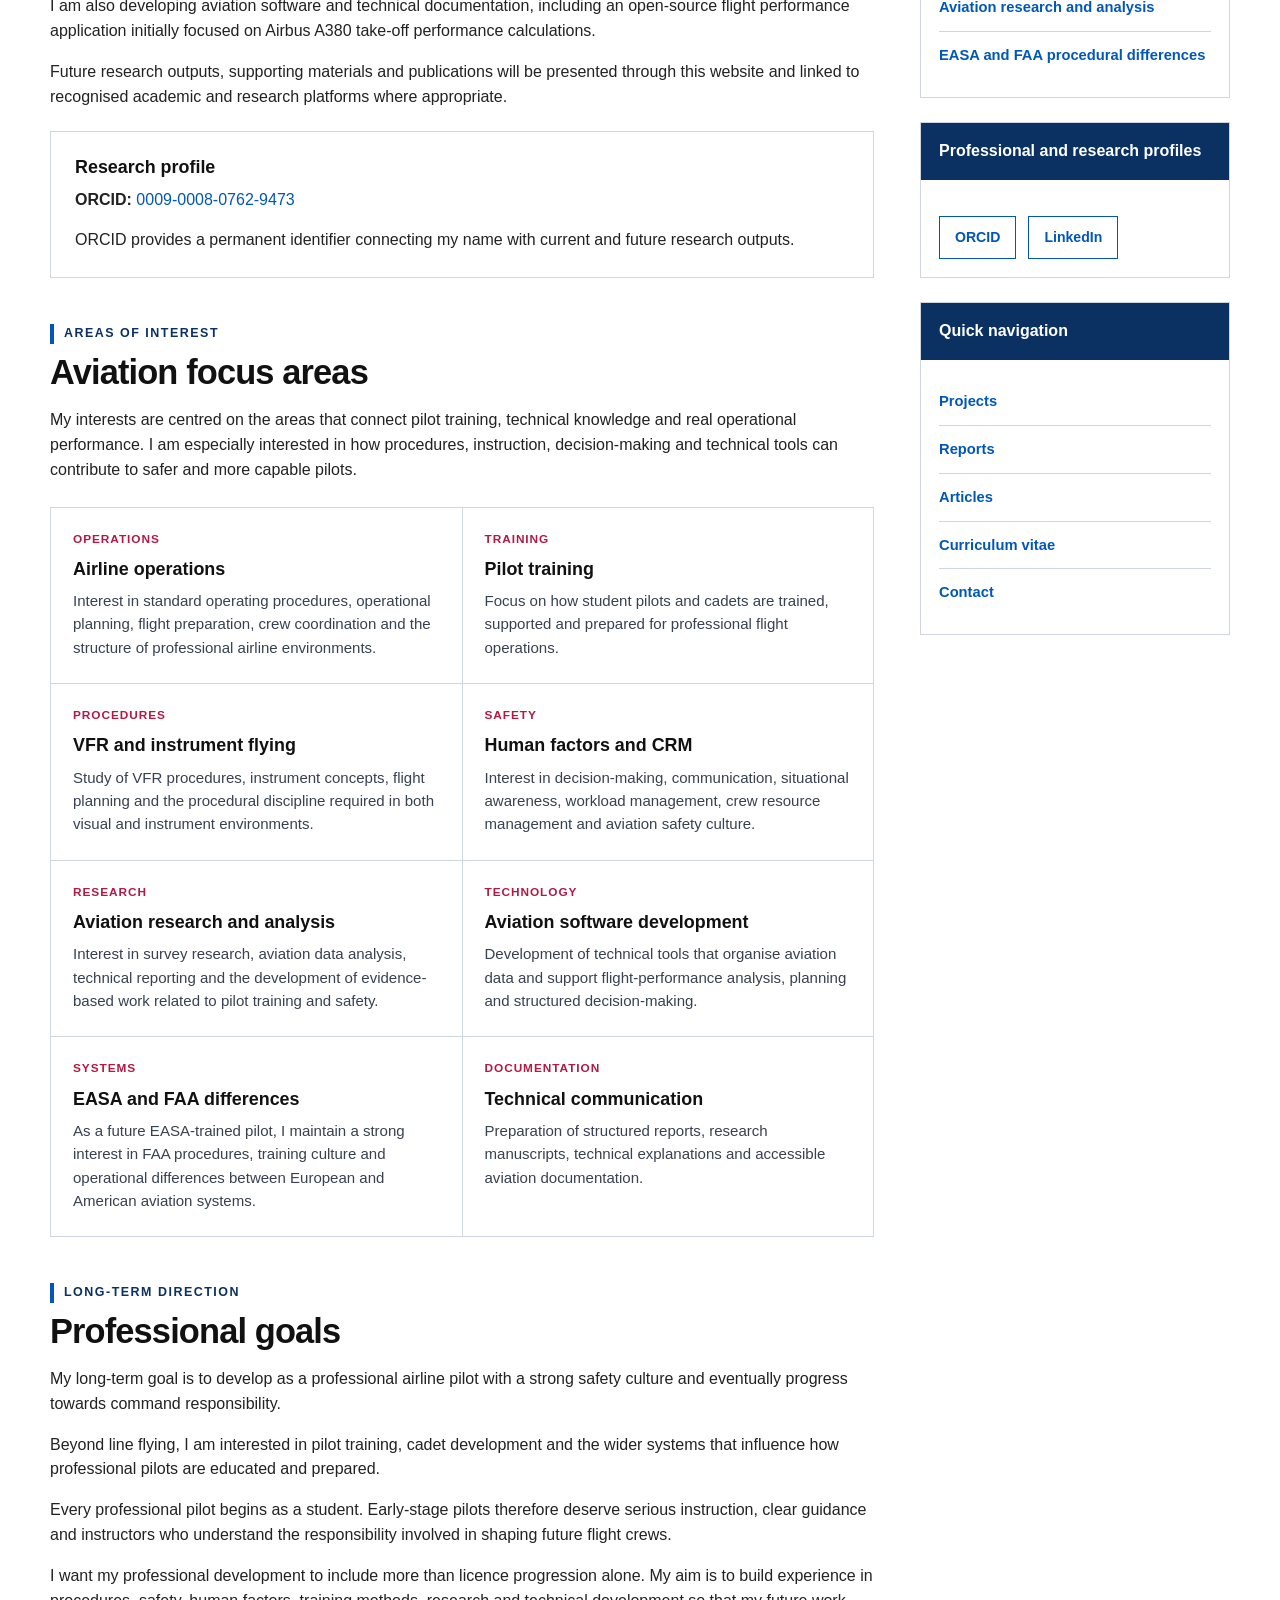
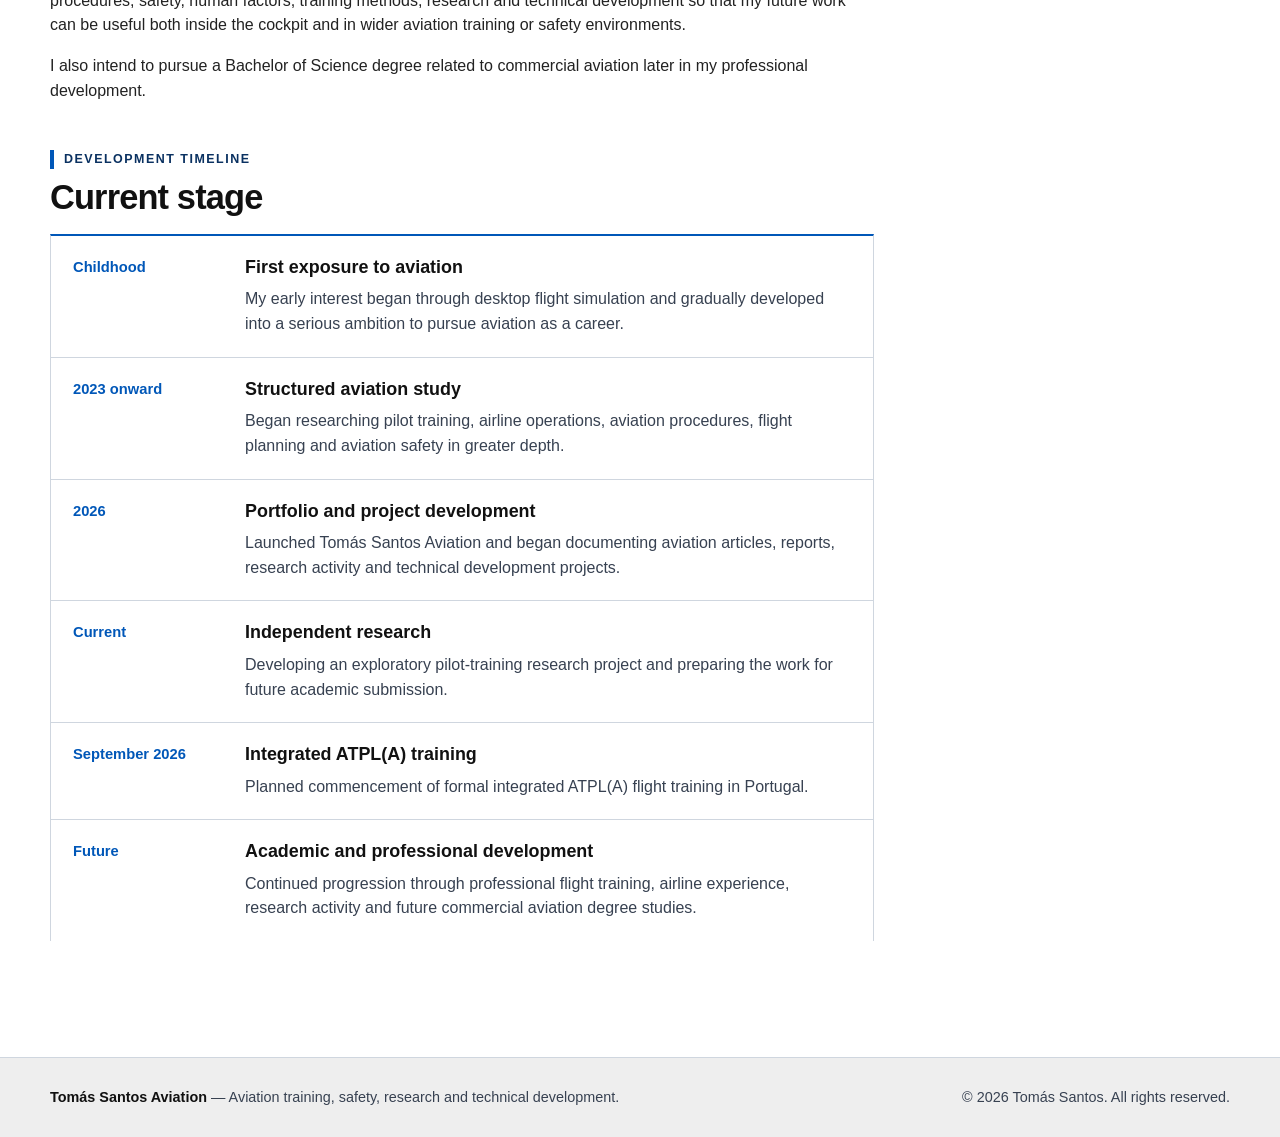
==== commit a544d5fa: "Update about.html" ====
--- a/about.html
+++ b/about.html
@@ -8,11 +8,11 @@
 
   <meta
     name="description"
-    content="About Tomás Santos — Portuguese aviation student preparing for integrated ATPL(A) training, focused on aviation procedures, pilot training, safety, flight planning and technical documentation."
+    content="About Tomás Santos, a Portuguese aviation student preparing for integrated ATPL(A) training and developing work in aviation safety, pilot training, research and technical projects."
   />
 
- <link rel="stylesheet" href="assets/css/style.css">
- <link rel="icon" type="image/png" href="assets/images/logo.png">
+  <link rel="stylesheet" href="assets/css/style.css" />
+  <link rel="icon" type="image/png" href="assets/images/logo.png" />
 </head>
 
 <body>
@@ -20,15 +20,22 @@
 
   <header>
     <div class="container header-main">
-      <a href="index.html" class="identity" aria-label="Tomás Santos Aviation homepage">
+      <a
+        href="index.html"
+        class="identity"
+        aria-label="Tomás Santos Aviation homepage"
+      >
         <img
           src="assets/images/logo.png"
           alt="Tomás Santos Aviation logo"
           class="site-logo"
         />
+
         <div class="identity-text">
           <strong>Tomás Santos Aviation</strong>
-          <span>Aviation training, safety and technical documentation</span>
+          <span>
+            Aviation training, safety, research and technical development
+          </span>
         </div>
       </a>
 
@@ -62,9 +69,9 @@
         <h1>About Tomás Santos</h1>
 
         <p>
-          Portuguese aviation student preparing to begin integrated ATPL(A) training
-          at a local aerodrome in Portugal, with a focus on aviation procedures,
-          pilot training, safety culture and technical documentation.
+          Portuguese aviation student preparing to begin integrated ATPL(A)
+          training, with interests in pilot training, aviation safety, human
+          factors, operational performance and technical development.
         </p>
       </div>
     </section>
@@ -76,27 +83,33 @@
           <h2>Early interest in aviation</h2>
 
           <p class="lead">
-            I was born and raised in Lisbon, Portugal. My interest in aviation began
-            at a young age, when I first used Microsoft Flight Simulator X with an
-            old joystick that belonged to my father. What started as curiosity quickly
-            developed into a long-term ambition to study aviation seriously and build
-            a career in this field.
-          </p>
-
-          <p>
-            Since then, flight simulation has remained part of my life, as a way to develop
-            familiarity with procedures, cockpit workflows, navigation concepts and
-            operational discipline. Over time, I have used several desktop simulation
-            platforms, including FSX, X-Plane 11, Microsoft Flight Simulator 2020,
-            Microsoft Flight Simulator 2024 and X-Plane 12.
-          </p>
-
-          <p>
-            From 2023 onward, I began taking aviation study more seriously, actively
-            researching, reading and learning about pilot training, flight operations,
-            aviation procedures and the wider structure of the airline industry.
-            This website is part of that same effort: a place to organize my work,
-            document my progress and develop a more professional approach to aviation study.
+            I was born and raised in Lisbon, Portugal. My interest in aviation
+            began at a young age when I first used Microsoft Flight Simulator X
+            with an old joystick that belonged to my father. What began as
+            curiosity gradually developed into a serious ambition to study
+            aviation and build a professional career as a pilot.
+          </p>
+
+          <p>
+            Flight simulation has remained part of my development as a
+            supplementary tool for becoming familiar with procedures, cockpit
+            workflows, navigation concepts and operational discipline. Over
+            time, I have used several desktop simulation platforms, including
+            Microsoft Flight Simulator X, X-Plane 11, Microsoft Flight
+            Simulator 2020, Microsoft Flight Simulator 2024 and X-Plane 12.
+          </p>
+
+          <p>
+            From 2023 onward, I began taking aviation study more seriously by
+            researching pilot training, airline operations, aviation
+            procedures, human factors and flight safety in greater depth.
+          </p>
+
+          <p>
+            This website is part of that development. It provides a place to
+            document my progress, publish aviation writing, present technical
+            projects and gradually build a structured professional and research
+            portfolio.
           </p>
         </section>
 
@@ -105,26 +118,81 @@
           <h2>Preparation for integrated ATPL(A) training</h2>
 
           <p>
-            Having completed my high-school, I am now
-            preparing to begin integrated ATPL(A) training at a local aerodrome later
-            this year. Before starting formal classes, I have already been building
-            familiarity with ATPL theory, aviation procedures and the operational
-            environment around my future training area.
-          </p>
-
-          <p>
-            My current preparation is focused on developing a disciplined foundation
-            before formal training begins. This includes aviation theory review,
-            Portuguese VFR procedure study, flight planning concepts, phraseology,
-            navigation basics and a growing interest in the technical and human factors
-            that influence safe flight operations.
+            Having completed secondary education in Portugal, I am preparing
+            to begin integrated ATPL(A) training in September 2026.
+          </p>
+
+          <p>
+            Before starting formal training, I have been building familiarity
+            with aviation theory, Portuguese VFR procedures, phraseology,
+            navigation, flight planning and the operational environment around
+            my future training area.
+          </p>
+
+          <p>
+            My objective is to begin flight training with a disciplined study
+            routine and an understanding that professional aviation depends on
+            more than aircraft handling. Preparation, communication,
+            decision-making, procedural discipline and safety culture are
+            equally important.
           </p>
 
           <div class="highlight-box">
             <strong>Current objective:</strong>
-            to begin formal training with a serious study routine, strong procedural
-            discipline and a clear understanding that aviation is not only about flying
-            an aircraft, but also about preparation, judgment, communication and safety.
+            to establish a strong theoretical and procedural foundation before
+            formal flight training begins, while continuing to develop
+            technical and research-related work alongside my aviation studies.
+          </div>
+        </section>
+
+        <section class="content-section">
+          <div class="section-label">Research</div>
+          <h2>Research and technical work</h2>
+
+          <p>
+            Alongside my flight-training preparation, I am developing an
+            independent research and technical portfolio focused on pilot
+            training, aviation safety, human factors and operational
+            performance.
+          </p>
+
+          <p>
+            My current research work includes an exploratory study examining
+            experiences and perspectives within pilot training. The project is
+            intended to identify recurring themes, areas of concern and
+            possible opportunities for improving the training experience.
+          </p>
+
+          <p>
+            I am also developing aviation software and technical documentation,
+            including an open-source flight performance application initially
+            focused on Airbus A380 take-off performance calculations.
+          </p>
+
+          <p>
+            Future research outputs, supporting materials and publications
+            will be presented through this website and linked to recognised
+            academic and research platforms where appropriate.
+          </p>
+
+          <div class="plain-box">
+            <h3>Research profile</h3>
+
+            <p>
+              <strong>ORCID:</strong>
+              <a
+                href="https://orcid.org/0009-0008-0762-9473"
+                target="_blank"
+                rel="noopener noreferrer"
+              >
+                0009-0008-0762-9473
+              </a>
+            </p>
+
+            <p>
+              ORCID provides a permanent identifier connecting my name with
+              current and future research outputs.
+            </p>
           </div>
         </section>
 
@@ -133,9 +201,10 @@
           <h2>Aviation focus areas</h2>
 
           <p>
-            My aviation interests are centered on the areas that connect pilot training
-            with real operational performance. I am especially interested in how good
-            procedures, good instruction and good decision-making can shape safer and
+            My interests are centred on the areas that connect pilot training,
+            technical knowledge and real operational performance. I am
+            especially interested in how procedures, instruction,
+            decision-making and technical tools can contribute to safer and
             more capable pilots.
           </p>
 
@@ -143,17 +212,20 @@
             <article class="focus-item">
               <small>Operations</small>
               <h3>Airline operations</h3>
-              <p>
-                Interest in how airlines operate safely and efficiently, including
-                standard procedures, operational planning and crew coordination.
+
+              <p>
+                Interest in standard operating procedures, operational
+                planning, flight preparation, crew coordination and the
+                structure of professional airline environments.
               </p>
             </article>
 
             <article class="focus-item">
               <small>Training</small>
               <h3>Pilot training</h3>
-              <p>
-                Focus on how cadets and early-stage pilots are trained, supported
+
+              <p>
+                Focus on how student pilots and cadets are trained, supported
                 and prepared for professional flight operations.
               </p>
             </article>
@@ -161,37 +233,65 @@
             <article class="focus-item">
               <small>Procedures</small>
               <h3>VFR and instrument flying</h3>
-              <p>
-                Study of VFR procedures, flight planning, instrument flying concepts
-                and the procedural discipline required in both visual and instrument environments.
+
+              <p>
+                Study of VFR procedures, instrument concepts, flight planning
+                and the procedural discipline required in both visual and
+                instrument environments.
               </p>
             </article>
 
             <article class="focus-item">
               <small>Safety</small>
               <h3>Human factors and CRM</h3>
-              <p>
-                Interest in decision-making, workload management, communication,
-                crew resource management and the human side of aviation safety.
-              </p>
-            </article>
-
-            <article class="focus-item">
-              <small>Analysis</small>
-              <h3>Aviation data analysis</h3>
-              <p>
-                Use of technical tools to organize aviation information, produce
-                clear reports and support structured safety-related study.
+
+              <p>
+                Interest in decision-making, communication, situational
+                awareness, workload management, crew resource management and
+                aviation safety culture.
+              </p>
+            </article>
+
+            <article class="focus-item">
+              <small>Research</small>
+              <h3>Aviation research and analysis</h3>
+
+              <p>
+                Interest in survey research, aviation data analysis, technical
+                reporting and the development of evidence-based work related
+                to pilot training and safety.
+              </p>
+            </article>
+
+            <article class="focus-item">
+              <small>Technology</small>
+              <h3>Aviation software development</h3>
+
+              <p>
+                Development of technical tools that organise aviation data and
+                support flight-performance analysis, planning and structured
+                decision-making.
               </p>
             </article>
 
             <article class="focus-item">
               <small>Systems</small>
               <h3>EASA and FAA differences</h3>
-              <p>
-                As a future EASA-trained pilot, I maintain a strong interest in the
-                FAA system, especially the differences in procedures, training culture
-                and operational practices.
+
+              <p>
+                As a future EASA-trained pilot, I maintain a strong interest in
+                FAA procedures, training culture and operational differences
+                between European and American aviation systems.
+              </p>
+            </article>
+
+            <article class="focus-item">
+              <small>Documentation</small>
+              <h3>Technical communication</h3>
+
+              <p>
+                Preparation of structured reports, research manuscripts,
+                technical explanations and accessible aviation documentation.
               </p>
             </article>
           </div>
@@ -202,20 +302,35 @@
           <h2>Professional goals</h2>
 
           <p>
-            My long-term goal is to develop as a professional pilot with a strong
-            safety culture, eventually progressing toward command responsibility.
-            Beyond line flying, I am also interested in pilot training and cadet
-            development. Every professional pilot begins as a student, and I believe
-            early-stage pilots deserve serious instruction, clear guidance and instructors
-            who understand the responsibility of shaping future crews.
-          </p>
-
-          <p>
-            For that reason, I want my aviation development to include more than
-            license progression alone. I want to build knowledge in procedures,
-            safety, training methods, human factors and technical documentation, so
-            that my future work can be useful both inside the cockpit and in training
-            or mentoring environments.
+            My long-term goal is to develop as a professional airline pilot
+            with a strong safety culture and eventually progress towards
+            command responsibility.
+          </p>
+
+          <p>
+            Beyond line flying, I am interested in pilot training, cadet
+            development and the wider systems that influence how professional
+            pilots are educated and prepared.
+          </p>
+
+          <p>
+            Every professional pilot begins as a student. Early-stage pilots
+            therefore deserve serious instruction, clear guidance and
+            instructors who understand the responsibility involved in shaping
+            future flight crews.
+          </p>
+
+          <p>
+            I want my professional development to include more than licence
+            progression alone. My aim is to build experience in procedures,
+            safety, human factors, training methods, research and technical
+            development so that my future work can be useful both inside the
+            cockpit and in wider aviation training or safety environments.
+          </p>
+
+          <p>
+            I also intend to pursue a Bachelor of Science degree related to
+            commercial aviation later in my professional development.
           </p>
         </section>
 
@@ -226,44 +341,82 @@
           <div class="timeline">
             <article class="timeline-item">
               <div class="timeline-year">Childhood</div>
+
               <div>
                 <h3>First exposure to aviation</h3>
+
                 <p>
-                  Early interest began through desktop flight simulation and gradually
-                  developed into a serious ambition to pursue aviation as a career.
+                  My early interest began through desktop flight simulation and
+                  gradually developed into a serious ambition to pursue
+                  aviation as a career.
                 </p>
               </div>
             </article>
 
             <article class="timeline-item">
               <div class="timeline-year">2023 onward</div>
+
               <div>
                 <h3>Structured aviation study</h3>
+
                 <p>
-                  Began actively researching pilot training, airline operations,
-                  aviation procedures and flight safety topics in greater depth.
+                  Began researching pilot training, airline operations,
+                  aviation procedures, flight planning and aviation safety in
+                  greater depth.
                 </p>
               </div>
             </article>
 
             <article class="timeline-item">
               <div class="timeline-year">2026</div>
+
               <div>
-                <h3>Portfolio launch</h3>
+                <h3>Portfolio and project development</h3>
+
                 <p>
-                  Launched Tomás Santos Aviation to organize reports, articles,
-                  technical projects and training-related documentation.
+                  Launched Tomás Santos Aviation and began documenting
+                  aviation articles, reports, research activity and technical
+                  development projects.
                 </p>
               </div>
             </article>
 
             <article class="timeline-item">
-              <div class="timeline-year">Next step</div>
+              <div class="timeline-year">Current</div>
+
+              <div>
+                <h3>Independent research</h3>
+
+                <p>
+                  Developing an exploratory pilot-training research project
+                  and preparing the work for future academic submission.
+                </p>
+              </div>
+            </article>
+
+            <article class="timeline-item">
+              <div class="timeline-year">September 2026</div>
+
               <div>
                 <h3>Integrated ATPL(A) training</h3>
+
                 <p>
-                  Preparing to begin formal integrated ATPL(A) training at a local
-                  aerodrome.
+                  Planned commencement of formal integrated ATPL(A) flight
+                  training in Portugal.
+                </p>
+              </div>
+            </article>
+
+            <article class="timeline-item">
+              <div class="timeline-year">Future</div>
+
+              <div>
+                <h3>Academic and professional development</h3>
+
+                <p>
+                  Continued progression through professional flight training,
+                  airline experience, research activity and future commercial
+                  aviation degree studies.
                 </p>
               </div>
             </article>
@@ -276,7 +429,8 @@
           <img
             src="assets/images/profile.jpeg"
             class="profile-photo"
-          >
+            alt="Tomás Santos during his first flight"
+          />
 
           <div class="profile-photo-caption">
             My first flight
@@ -285,23 +439,40 @@
 
         <section class="side-card">
           <div class="side-card-title">Profile summary</div>
+
           <div class="side-card-body">
             <table class="profile-table">
               <tr>
                 <th>Name</th>
                 <td>Tomás Santos</td>
               </tr>
+
               <tr>
                 <th>Location</th>
                 <td>Lisbon, Portugal</td>
               </tr>
+
               <tr>
                 <th>Current stage</th>
                 <td>Preparing for integrated ATPL(A) training</td>
               </tr>
+
+              <tr>
+                <th>Training start</th>
+                <td>September 2026</td>
+              </tr>
+
+              <tr>
+                <th>Research status</th>
+                <td>Independent early-stage researcher</td>
+              </tr>
+
               <tr>
                 <th>Focus</th>
-                <td>Aviation procedures, pilot training, safety and technical documentation</td>
+                <td>
+                  Pilot training, aviation safety, human factors and technical
+                  development
+                </td>
               </tr>
             </table>
           </div>
@@ -309,41 +480,84 @@
 
         <section class="side-card">
           <div class="side-card-title">Core interests</div>
+
           <div class="side-card-body">
             <ul class="quick-list">
-              <li><a href="projects.html">Airline operations</a></li>
-              <li><a href="projects.html">Pilot training and cadet development</a></li>
-              <li><a href="articles.html">VFR and instrument procedures</a></li>
-              <li><a href="reports.html">Human factors and CRM</a></li>
-              <li><a href="articles.html">EASA and FAA procedural differences</a></li>
+              <li>
+                <a href="projects.html">
+                  Aviation software and technical projects
+                </a>
+              </li>
+
+              <li>
+                <a href="articles.html">
+                  Pilot training and cadet development
+                </a>
+              </li>
+
+              <li>
+                <a href="articles.html">
+                  VFR and instrument procedures
+                </a>
+              </li>
+
+              <li>
+                <a href="reports.html">
+                  Human factors and CRM
+                </a>
+              </li>
+
+              <li>
+                <a href="reports.html">
+                  Aviation research and analysis
+                </a>
+              </li>
+
+              <li>
+                <a href="articles.html">
+                  EASA and FAA procedural differences
+                </a>
+              </li>
             </ul>
           </div>
         </section>
 
         <section class="side-card">
-          <div class="side-card-title">External links</div>
+          <div class="side-card-title">
+            Professional and research profiles
+          </div>
+
           <div class="side-card-body">
-            <p class="placeholder-note">
-              Professional links will be added as this portfolio develops.
-            </p>
-
             <div class="button-row">
-              <!-- Replace # with your GitHub profile URL when ready -->
-              <a href="#" class="button secondary">GitHub</a>
-
-              <!-- Replace # with your LinkedIn profile URL when ready -->
-              <a href="https://www.linkedin.com/in/tomas-santos-aviation/" class="button secondary">LinkedIn</a>
+              <a
+                href="https://orcid.org/0009-0008-0762-9473"
+                class="button secondary"
+                target="_blank"
+                rel="noopener noreferrer"
+              >
+                ORCID
+              </a>
+
+              <a
+                href="https://www.linkedin.com/in/tomas-santos-aviation/"
+                class="button secondary"
+                target="_blank"
+                rel="noopener noreferrer"
+              >
+                LinkedIn
+              </a>
             </div>
           </div>
         </section>
 
         <section class="side-card">
           <div class="side-card-title">Quick navigation</div>
+
           <div class="side-card-body">
             <ul class="quick-list">
+              <li><a href="projects.html">Projects</a></li>
               <li><a href="reports.html">Reports</a></li>
               <li><a href="articles.html">Articles</a></li>
-              <li><a href="projects.html">Projects</a></li>
               <li><a href="cv.html">Curriculum vitae</a></li>
               <li><a href="contact.html">Contact</a></li>
             </ul>
@@ -355,7 +569,11 @@
 
   <footer>
     <div class="container footer-inner">
-      <span><strong>Tomás Santos Aviation</strong> — Aviation training, safety and technical documentation.</span>
+      <span>
+        <strong>Tomás Santos Aviation</strong> — Aviation training, safety,
+        research and technical development.
+      </span>
+
       <span>© 2026 Tomás Santos. All rights reserved.</span>
     </div>
   </footer>
--- a/assets/css/style.css
+++ b/assets/css/style.css
@@ -1,8 +1,8 @@
 :root {
   --blue: #0057b8;
-  --blue-dark: #002f5f;
+  --blue-dark: #0a3161;
   --blue-soft: #eef4fb;
-  --orange: #d94f2b;
+  --orange: #b31942;
   --text: #0b0f14;
   --muted: #374151;
   --light-muted: #5f6b7a;
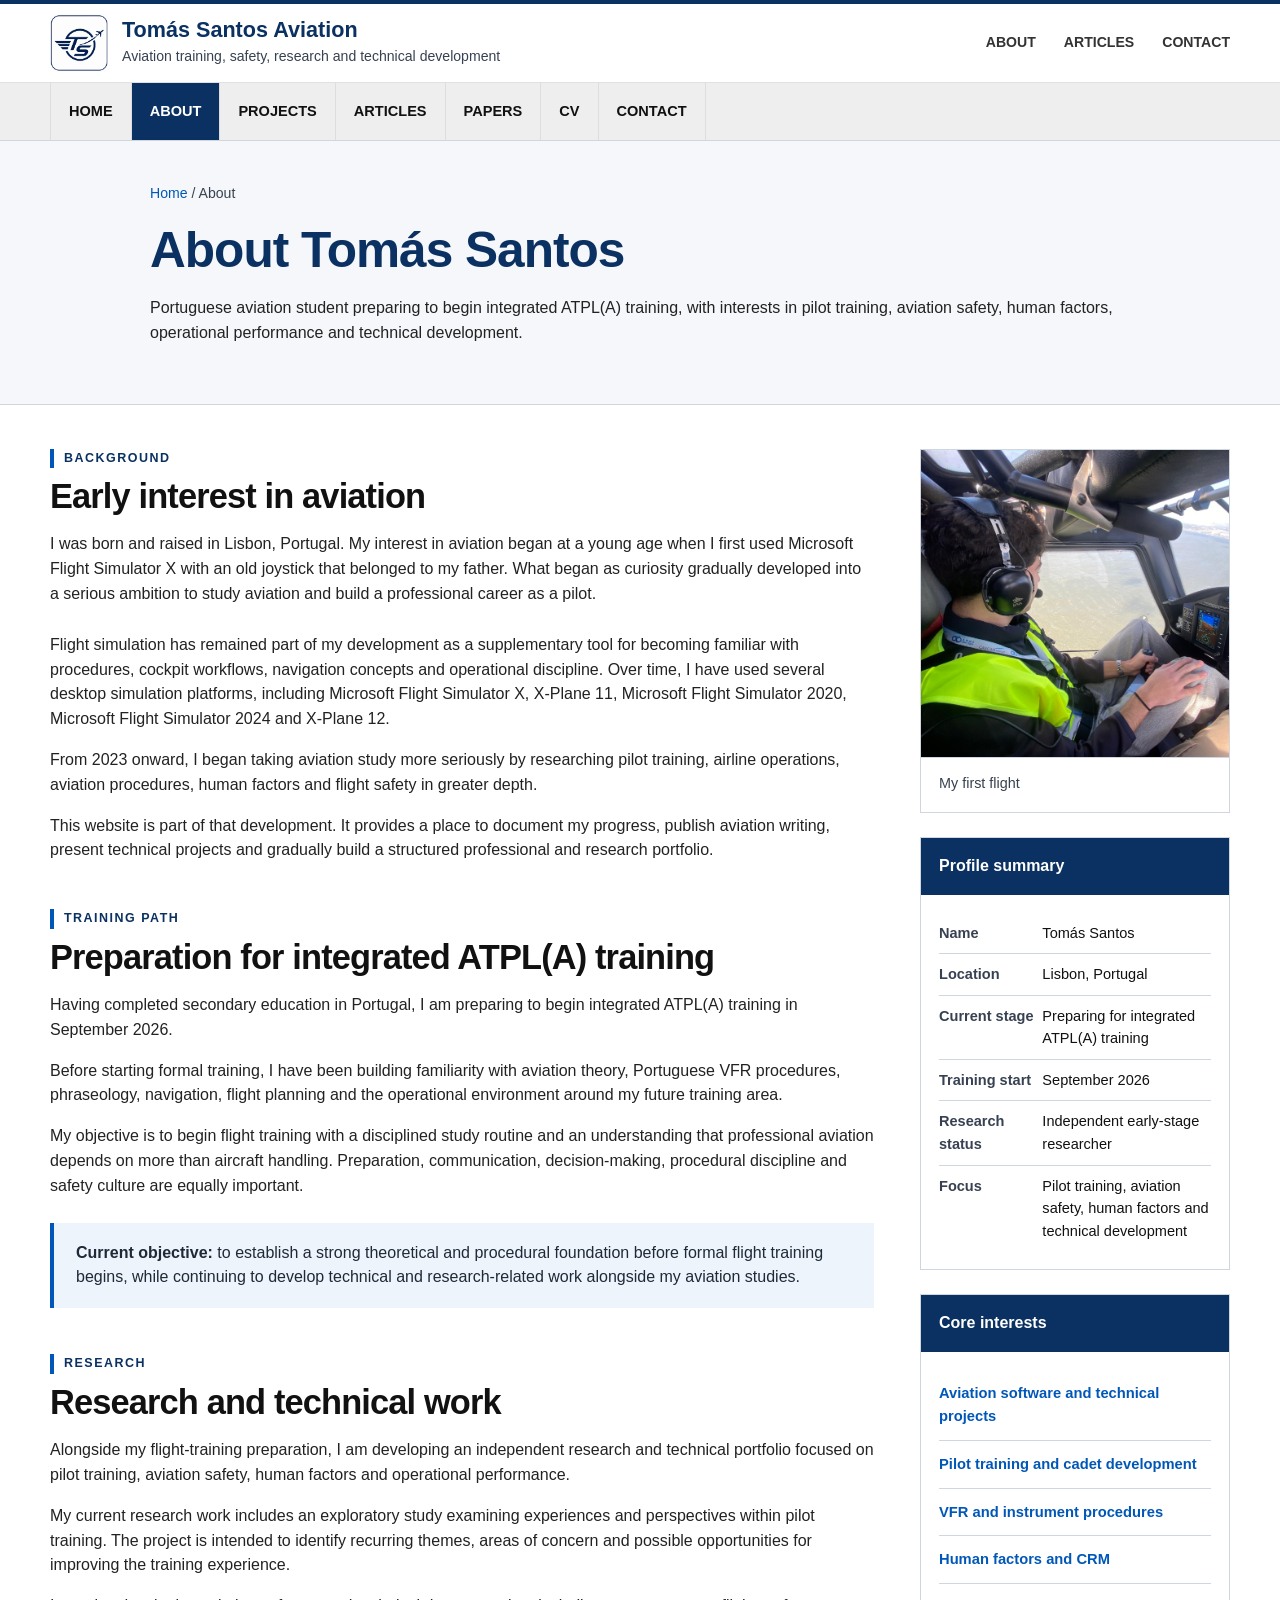
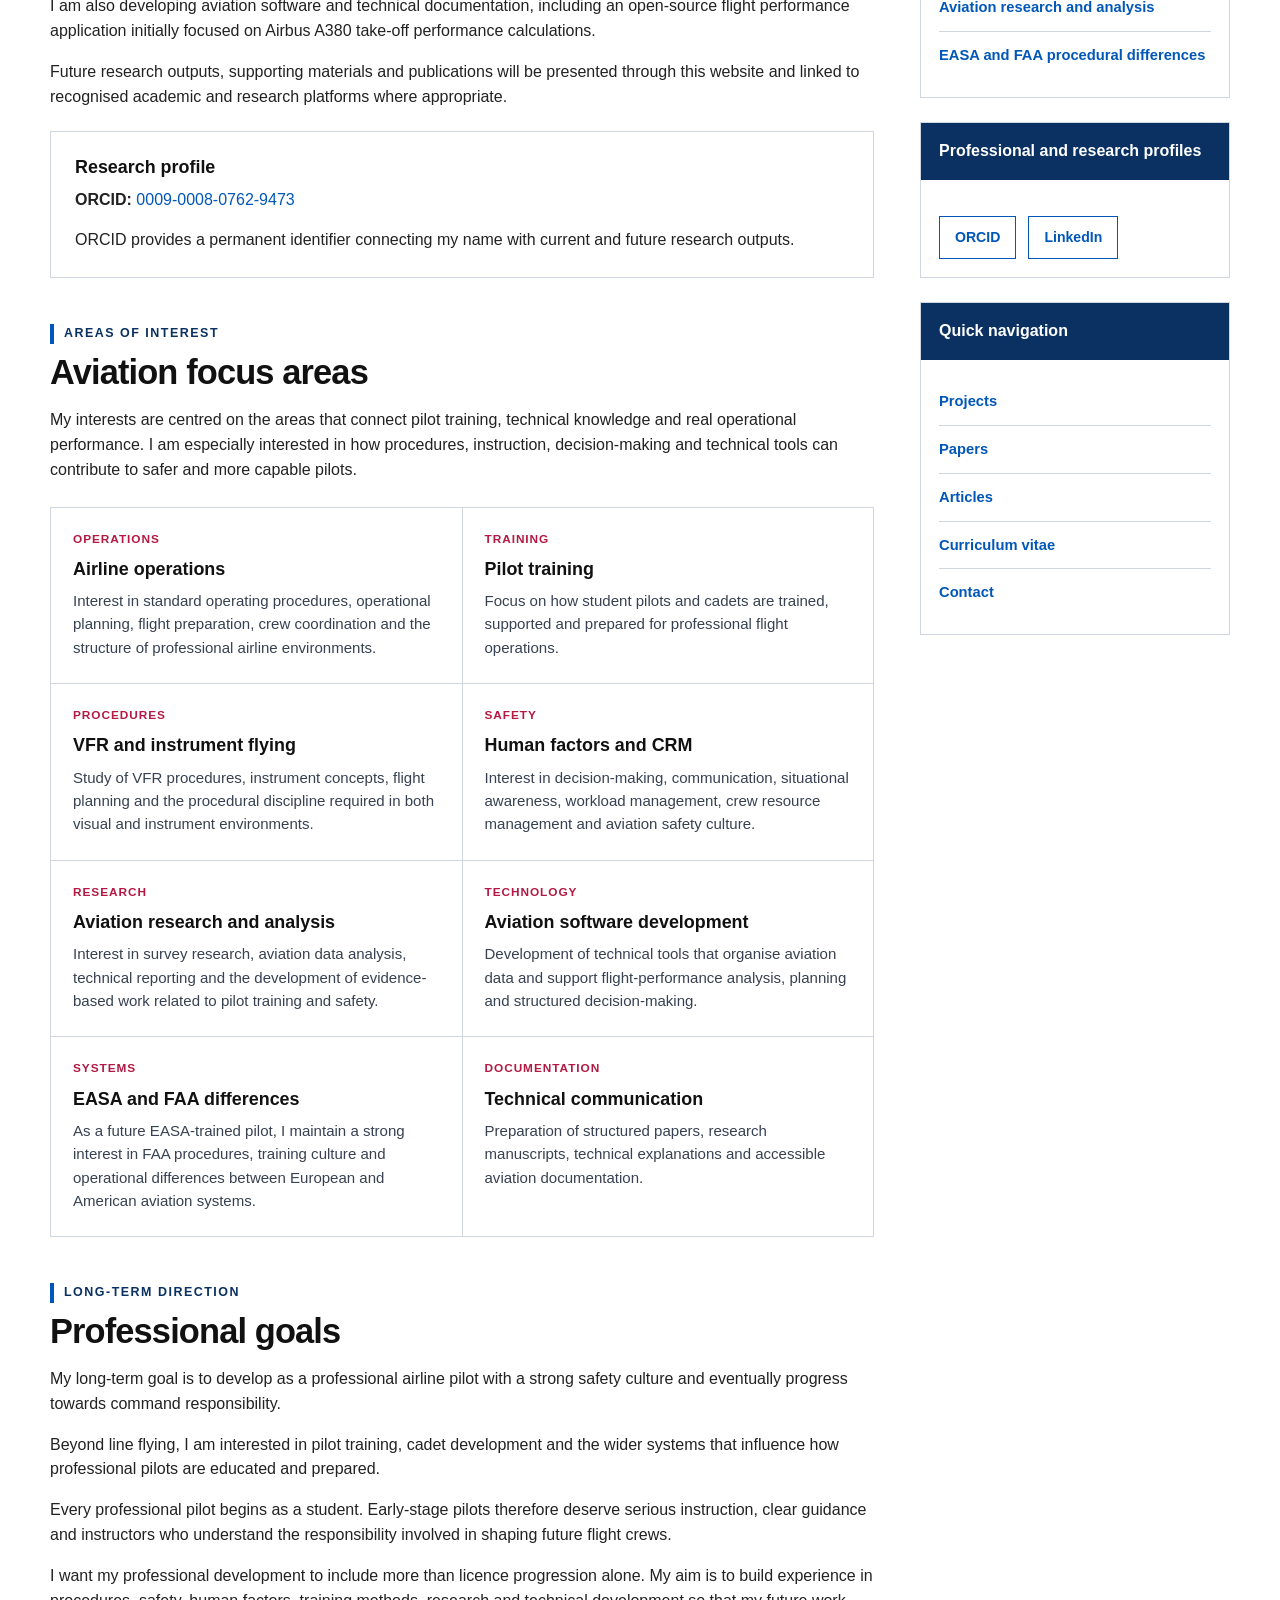
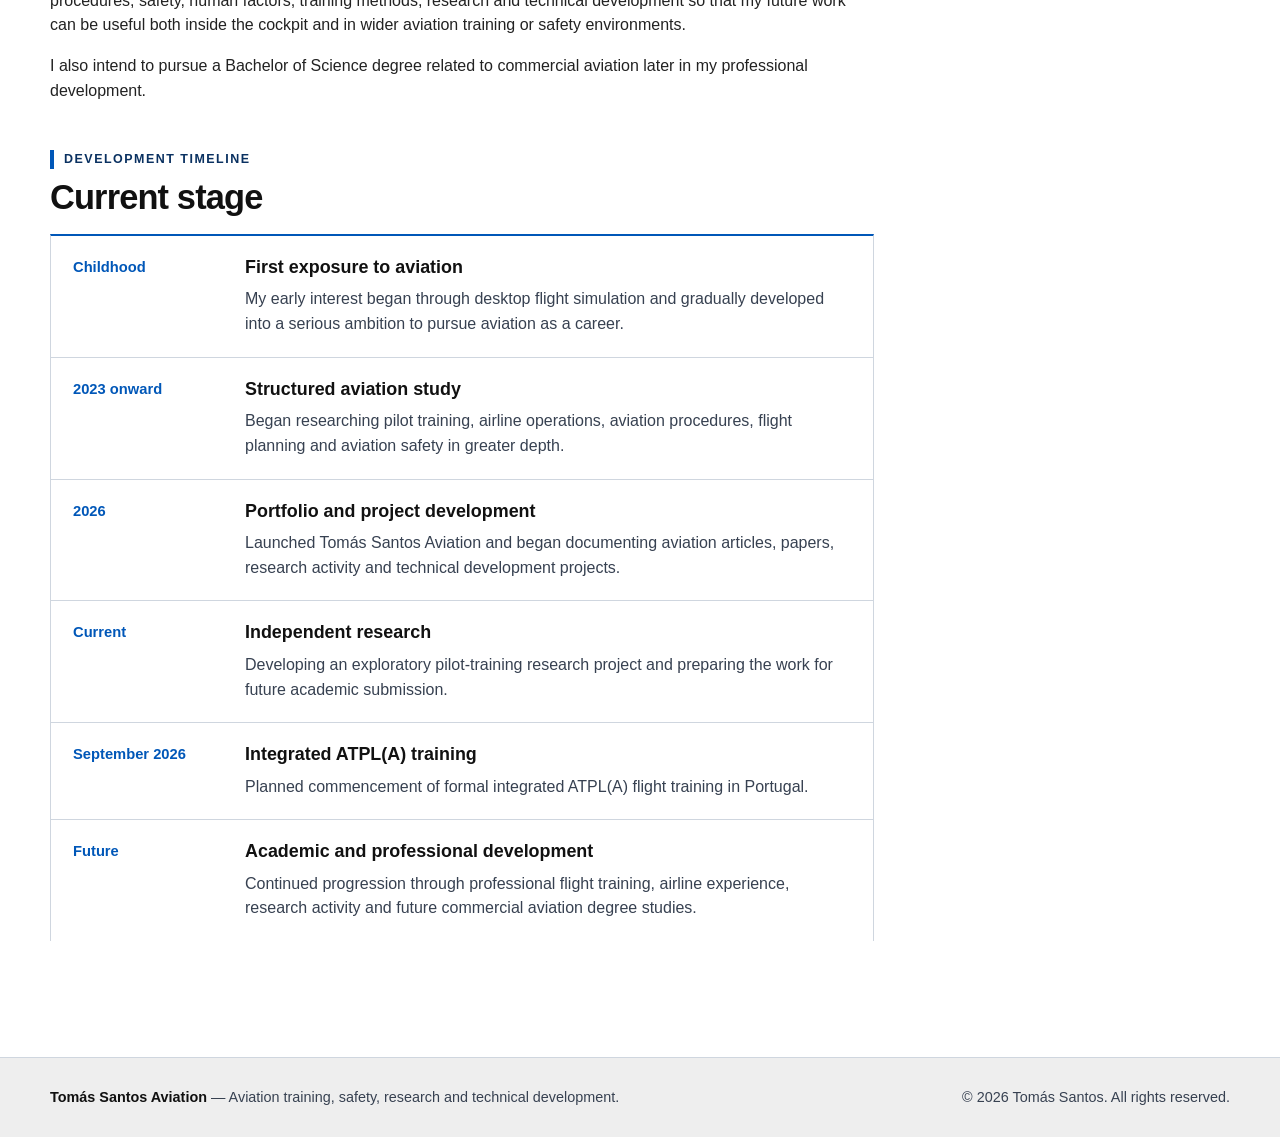
==== commit cce7dd58: "Update about.html" ====
--- a/about.html
+++ b/about.html
@@ -52,7 +52,7 @@
         <a href="about.html" class="active">About</a>
         <a href="projects.html">Projects</a>
         <a href="articles.html">Articles</a>
-        <a href="reports.html">Reports</a>
+        <a href="papers.html">Papers</a>
         <a href="cv.html">CV</a>
         <a href="contact.html">Contact</a>
       </nav>
@@ -290,7 +290,7 @@
               <h3>Technical communication</h3>
 
               <p>
-                Preparation of structured reports, research manuscripts,
+                Preparation of structured papers, research manuscripts,
                 technical explanations and accessible aviation documentation.
               </p>
             </article>
@@ -375,7 +375,7 @@
 
                 <p>
                   Launched Tomás Santos Aviation and began documenting
-                  aviation articles, reports, research activity and technical
+                  aviation articles, papers, research activity and technical
                   development projects.
                 </p>
               </div>
@@ -502,13 +502,13 @@
               </li>
 
               <li>
-                <a href="reports.html">
+                <a href="papers.html">
                   Human factors and CRM
                 </a>
               </li>
 
               <li>
-                <a href="reports.html">
+                <a href="papers.html">
                   Aviation research and analysis
                 </a>
               </li>
@@ -556,7 +556,7 @@
           <div class="side-card-body">
             <ul class="quick-list">
               <li><a href="projects.html">Projects</a></li>
-              <li><a href="reports.html">Reports</a></li>
+              <li><a href="papers.html">Papers</a></li>
               <li><a href="articles.html">Articles</a></li>
               <li><a href="cv.html">Curriculum vitae</a></li>
               <li><a href="contact.html">Contact</a></li>
